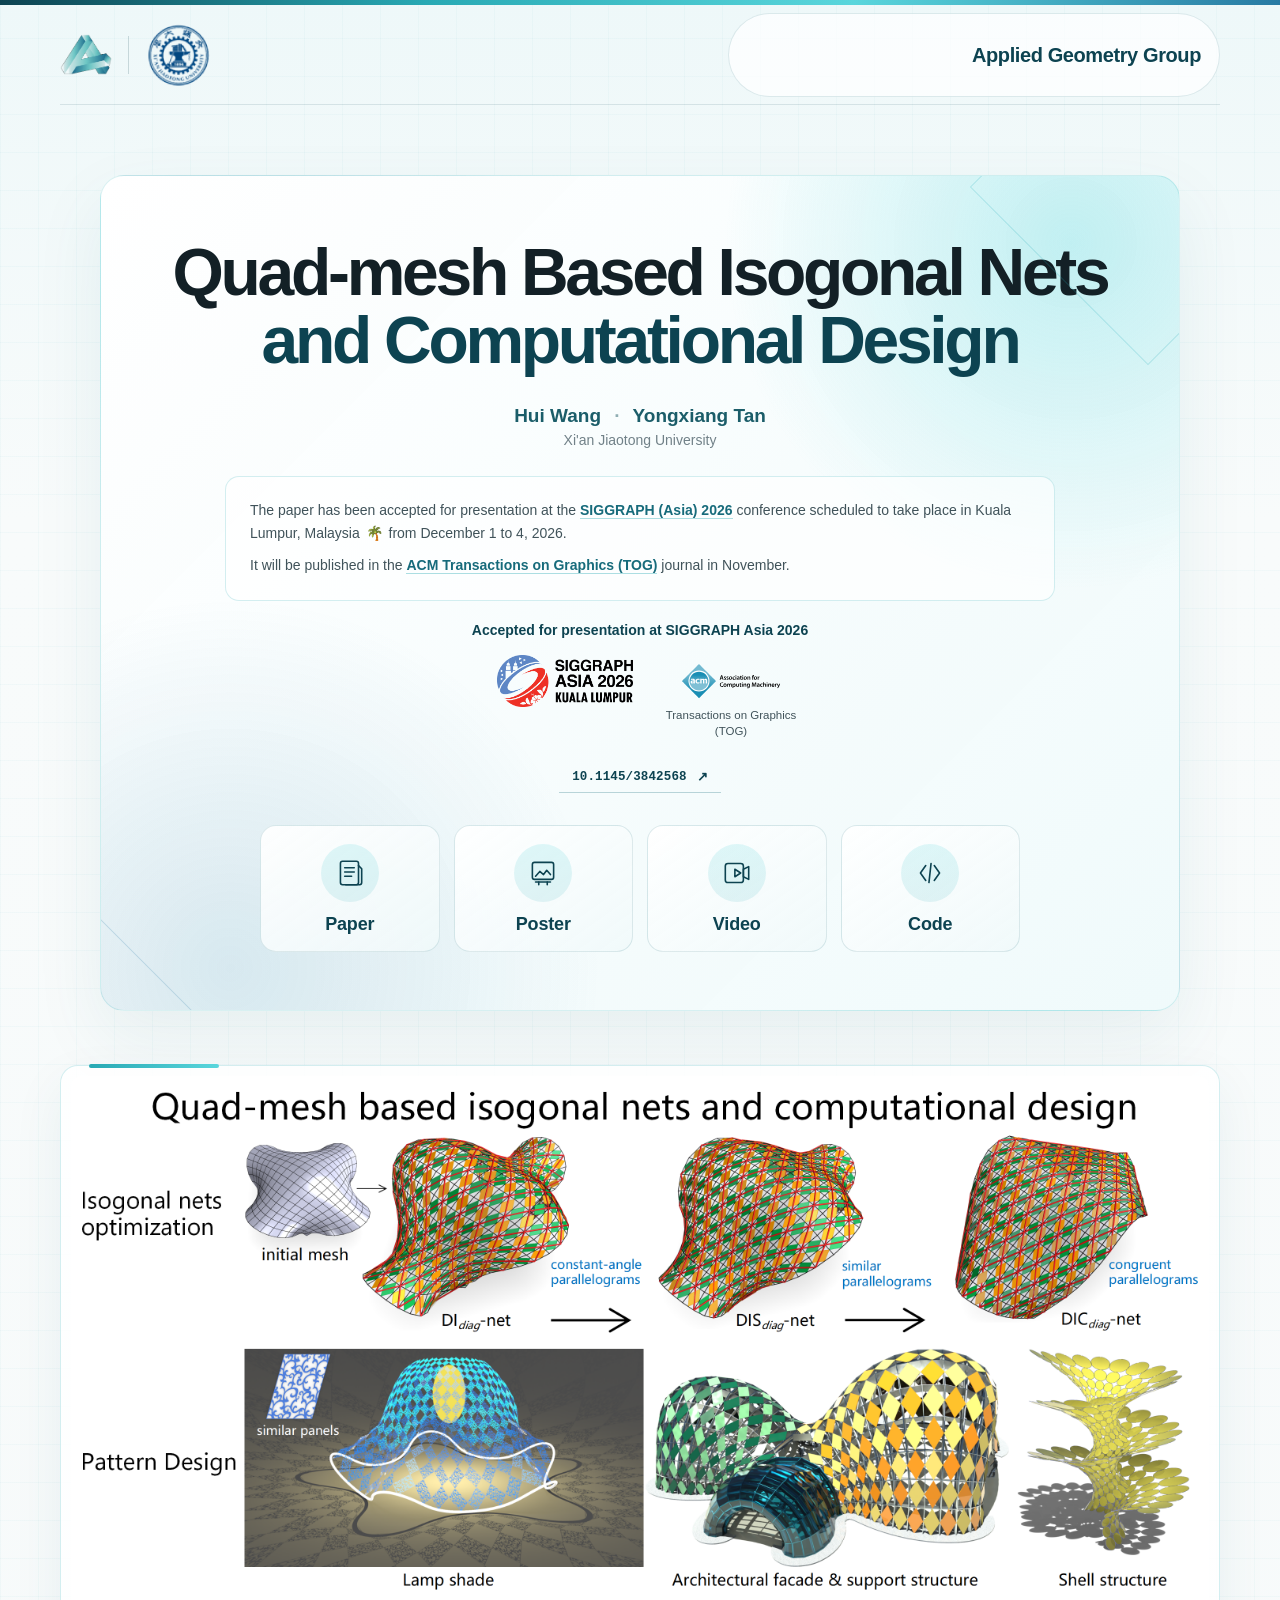
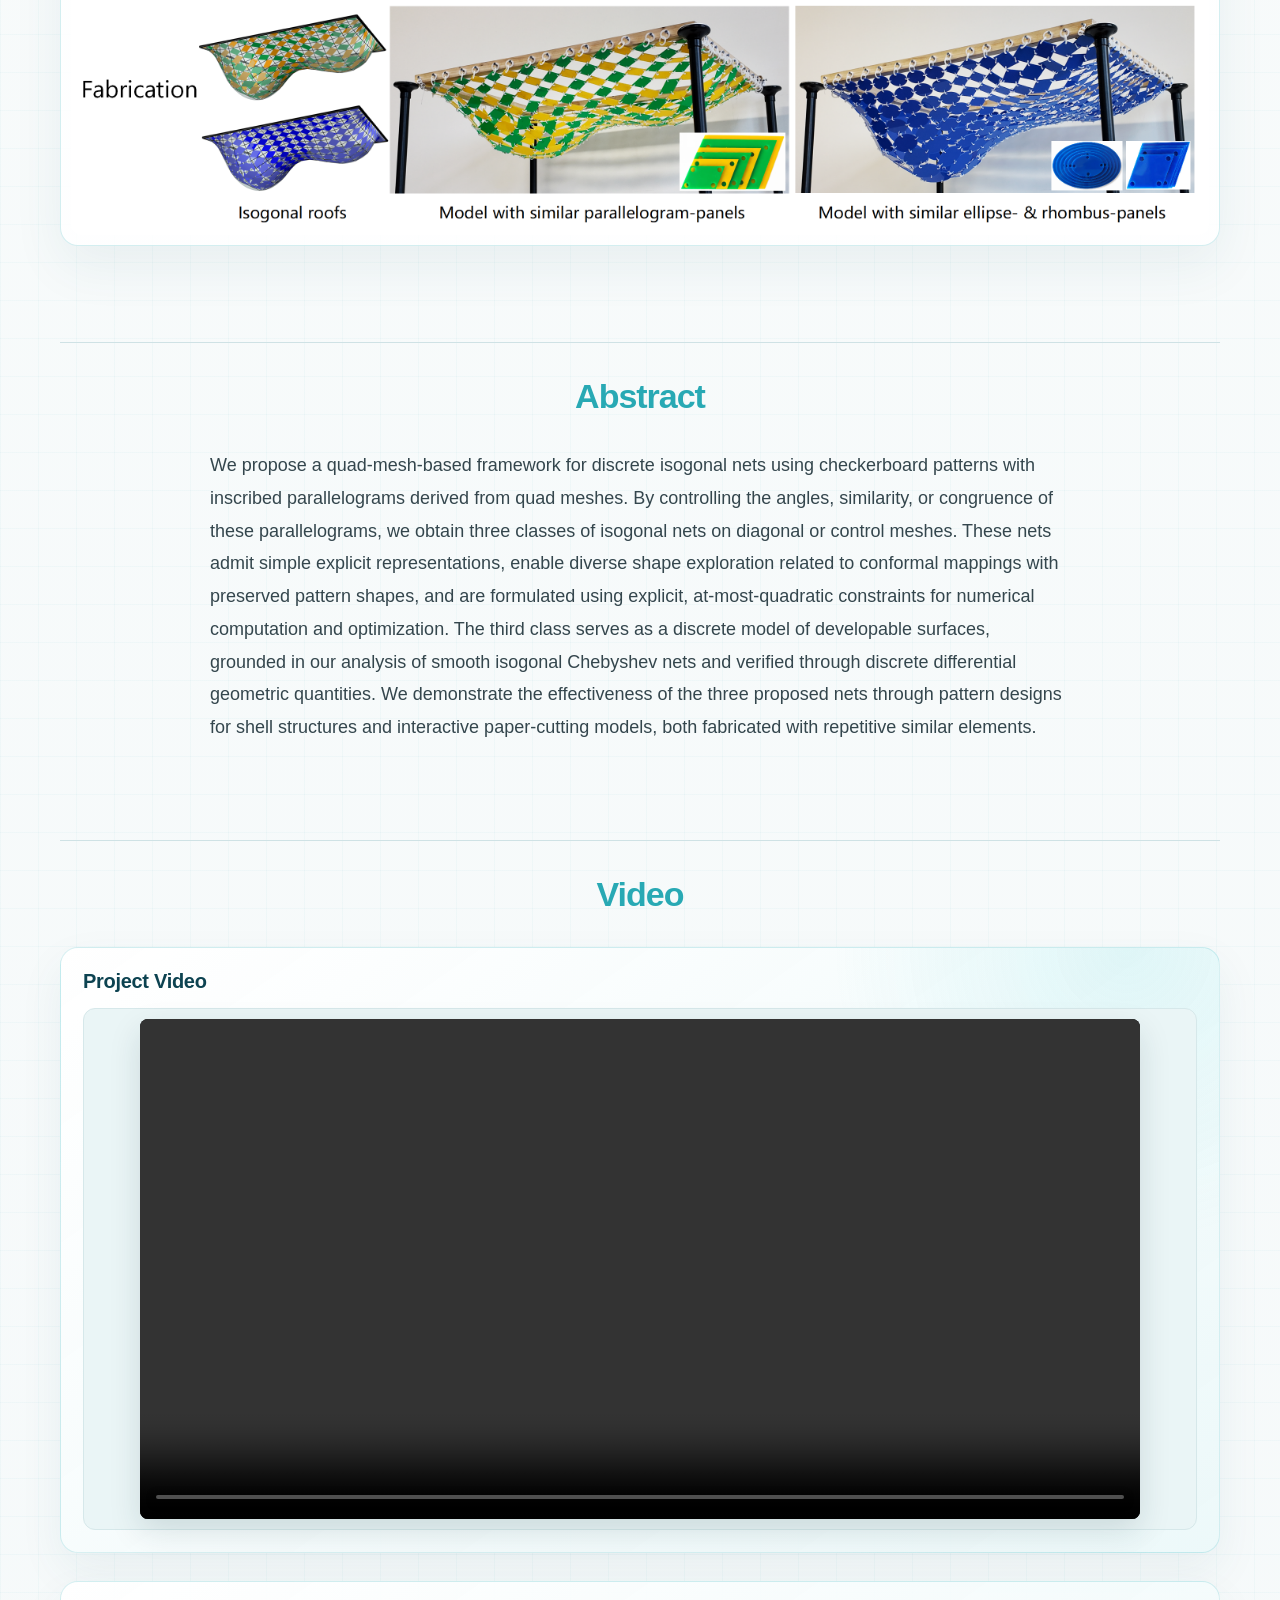
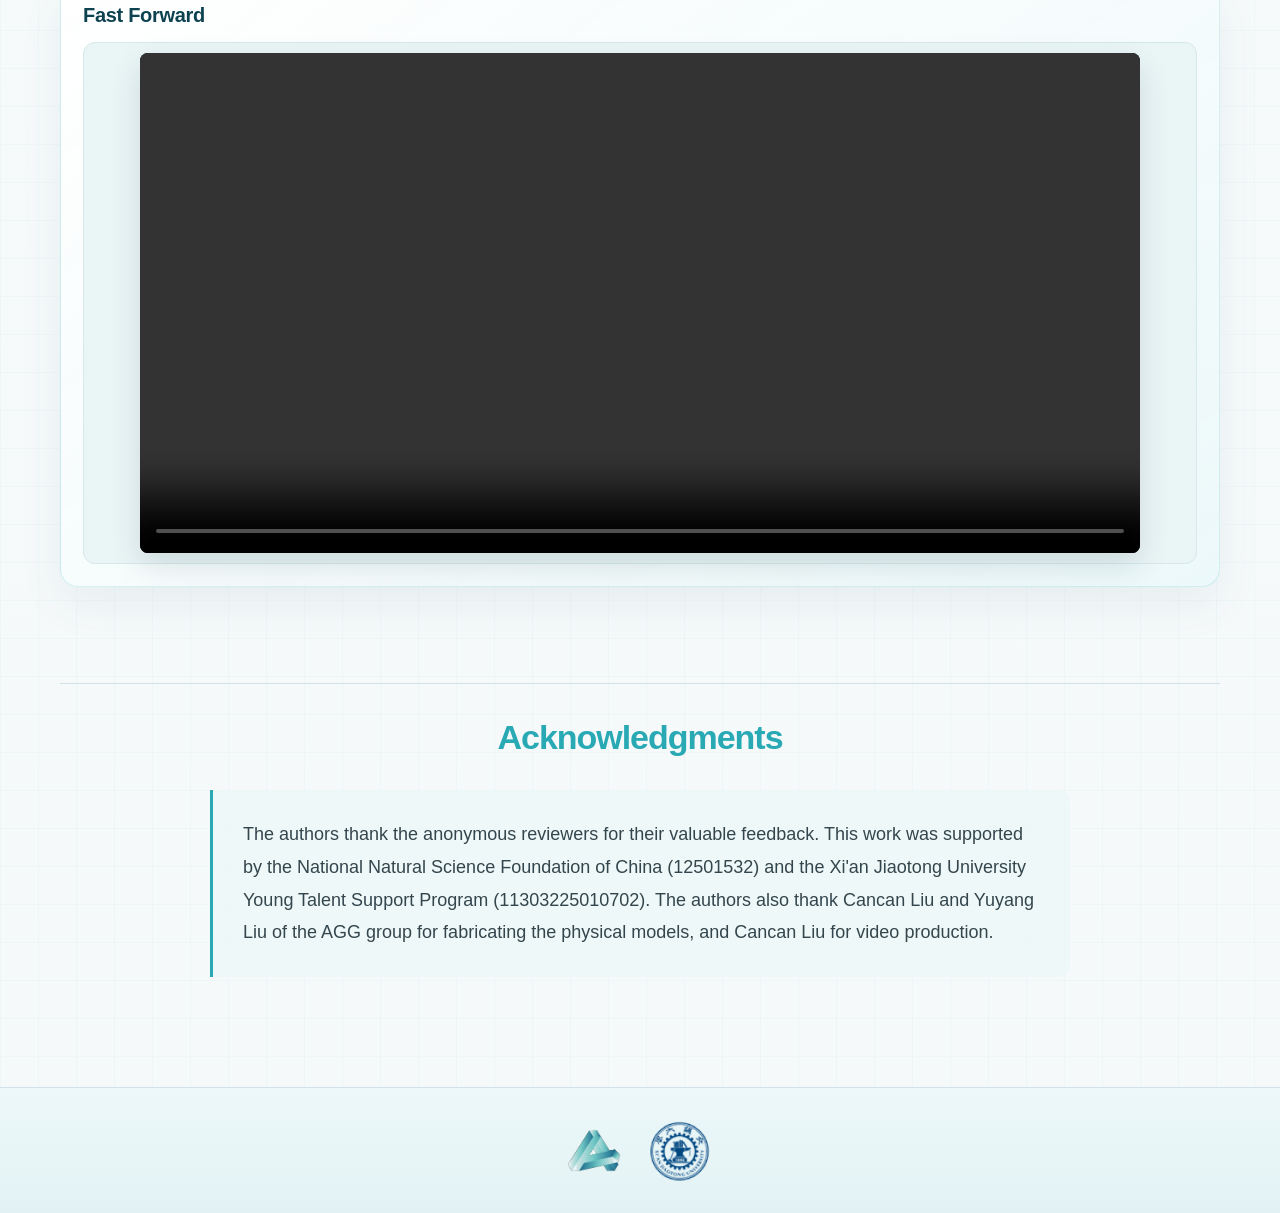
==== index.html @ 9d2c7053 "Add ACM logo beside SIGGRAPH Asia logo with TOG caption" ====
<!DOCTYPE html>
<html lang="en">
<head>
  <meta charset="UTF-8" />
  <meta name="viewport" content="width=device-width, initial-scale=1.0" />
  <meta name="description" content="Project page for Quad-mesh based isogonal nets and computational design." />
  <title>Quad-mesh Based Isogonal Nets and Computational Design</title>
  <link rel="stylesheet" href="style.css" />
</head>

<body>

  <div class="site-accent"></div>

  <nav class="topbar">
    <a class="identity" href="#top" aria-label="Back to top">
      <img class="agg-logo" src="assets/team-logo.png" alt="AGG team logo" />
      <span class="identity-divider"></span>
      <img class="xjtu-seal" src="assets/xjtu-seal.png" alt="Xi'an Jiaotong University seal" />
    </a>

    <div class="topbar-signature" aria-label="Applied Geometry Group">
      <svg class="signature-svg" viewBox="0 0 220 82" fill="none" xmlns="http://www.w3.org/2000/svg" aria-hidden="true">

        <path class="agg-letter letter-a"
          d="M18 61
             L33 21
             L48 61
             M24 45
             H42" />

        <path class="agg-letter letter-g1"
          d="M98 33
             C93 24, 83 19, 72 19
             C58 19, 48 29, 48 41
             C48 55, 59 64, 74 64
             C89 64, 99 55, 99 44
             M99 44
             H83" />

        <path class="agg-letter letter-g2"
          d="M173 33
             C168 24, 158 19, 147 19
             C133 19, 123 29, 123 41
             C123 55, 134 64, 149 64
             C164 64, 174 55, 174 44
             M174 44
             H158" />

        <path class="sig-line-accent"
          d="M12 69
             C46 74, 77 74, 110 69
             C140 64, 171 64, 204 69" />
      </svg>

      <div class="signature-copy">
        <span>Applied Geometry Group</span>
      </div>
    </div>
  </nav>

  <main id="top">

    <header class="project-header">

      <h1>
        Quad-mesh Based Isogonal Nets
        <span>and Computational Design</span>
      </h1>

      <p class="authors">Hui Wang <span>·</span> Yongxiang Tan</p>
      <p class="affiliation">Xi'an Jiaotong University</p>

      <div class="publication-note">
        <p>
          The paper has been accepted for presentation at the
          <a href="https://asia.siggraph.org/2026/" target="_blank" rel="noopener">SIGGRAPH (Asia) 2026</a>
          conference scheduled to take place in Kuala Lumpur, Malaysia
          <span class="palm-tree" aria-hidden="true">🌴</span>
          from December 1 to 4, 2026.
        </p>

        <p>
          It will be published in the
          <a href="https://dl.acm.org/journal/tog" target="_blank" rel="noopener">ACM Transactions on Graphics (TOG)</a>
          journal in November.
        </p>
      </div>

      <div class="publication-badges" aria-label="Publication details">
        <p class="venue-line">Accepted for presentation at SIGGRAPH Asia 2026</p>

        <div class="venue-logos">
          <img
            class="venue-logo venue-logo-siggraph"
            src="assets/siggraph-asia-2026-logo.svg"
            alt="SIGGRAPH Asia 2026"
            onerror="if (this.dataset.fallback) { this.hidden = true; document.getElementById('venue-logo-fallback').hidden = false; } else { this.dataset.fallback = '1'; this.src = 'assets/siggraph-asia-2026-logo.png'; }"
          />
          <span id="venue-logo-fallback" class="venue-logo-fallback" hidden>SIGGRAPH Asia 2026</span>

          <div class="venue-acm">
            <img class="venue-logo venue-logo-acm" src="assets/acm-logo.svg" alt="ACM" />
            <span class="venue-acm-caption">Transactions on Graphics (TOG)</span>
          </div>
        </div>
      </div>

      <a class="doi-link" href="https://doi.org/10.1145/3842568" target="_blank" rel="noopener">
        <span>10.1145/3842568</span>
        <span class="doi-arrow">↗</span>
      </a>

      <div class="hero-links" aria-label="Project resources">

        <a class="hero-resource" href="assets/paper.pdf" target="_blank" rel="noopener">
          <span class="resource-icon" aria-hidden="true">
            <svg viewBox="0 0 64 64">
              <rect x="14" y="10" width="34" height="44" rx="4"></rect>
              <path d="M22 22 H40 M22 30 H40 M22 38 H35"></path>
              <path d="M48 18 L54 24 L54 50 A4 4 0 0 1 50 54 H24"></path>
            </svg>
          </span>
          <span class="resource-title">Paper</span>
        </a>

        <a class="hero-resource" href="assets/poster.pdf" target="_blank" rel="noopener">
          <span class="resource-icon" aria-hidden="true">
            <svg viewBox="0 0 64 64">
              <rect x="12" y="12" width="40" height="32" rx="4"></rect>
              <path d="M18 38 L26 29 L33 35 L39 27 L46 35"></path>
              <path d="M18 49 H46"></path>
              <path d="M24 49 V54 M40 49 V54"></path>
            </svg>
          </span>
          <span class="resource-title">Poster</span>
        </a>

        <a class="hero-resource" href="#video">
          <span class="resource-icon" aria-hidden="true">
            <svg viewBox="0 0 64 64">
              <rect x="10" y="14" width="34" height="36" rx="5"></rect>
              <path d="M28 25 L28 39 L39 32 Z"></path>
              <path d="M44 25 L54 20 V44 L44 39 Z"></path>
            </svg>
          </span>
          <span class="resource-title">Video</span>
        </a>

        <a class="hero-resource" href="https://www.huiwang.me/mkdocs-archgeo/" target="_blank" rel="noopener">
          <span class="resource-icon" aria-hidden="true">
            <svg viewBox="0 0 64 64">
              <path d="M24 18 L14 32 L24 46"></path>
              <path d="M40 18 L50 32 L40 46"></path>
              <path d="M34 14 L30 50"></path>
            </svg>
          </span>
          <span class="resource-title">Code</span>
        </a>

      </div>
    </header>

    <section class="teaser-section" aria-label="Project teaser">
      <div class="teaser-frame">
        <img class="teaser-image" src="assets/teaser.png" alt="Project teaser image" />
      </div>
    </section>

    <section class="content-section" id="abstract">
      <div class="section-heading">
        <h2>Abstract</h2>
      </div>

      <div class="reading-column">
        <p>
          We propose a quad-mesh-based framework for discrete isogonal nets using
          checkerboard patterns with inscribed parallelograms derived from quad
          meshes. By controlling the angles, similarity, or congruence of these
          parallelograms, we obtain three classes of isogonal nets on diagonal or
          control meshes. These nets admit simple explicit representations, enable
          diverse shape exploration related to conformal mappings with preserved
          pattern shapes, and are formulated using explicit, at-most-quadratic
          constraints for numerical computation and optimization. The third class
          serves as a discrete model of developable surfaces, grounded in our
          analysis of smooth isogonal Chebyshev nets and verified through discrete
          differential geometric quantities. We demonstrate the effectiveness of
          the three proposed nets through pattern designs for shell structures and
          interactive paper-cutting models, both fabricated with repetitive similar
          elements.
        </p>
      </div>
    </section>

    <section class="content-section" id="video">
      <div class="section-heading">
        <h2>Video</h2>
      </div>

      <div class="video-grid">
        <article class="video-card video-card-main">
          <div class="video-card-header">
            <h3>Project Video</h3>
          </div>

          <div class="video-shell">
            <video controls preload="metadata">
              <source src="assets/video.mp4" type="video/mp4" />
              Your browser does not support the video tag.
            </video>
          </div>
        </article>

        <article class="video-card">
          <div class="video-card-header">
            <h3>Fast Forward</h3>
          </div>

          <div class="video-shell">
            <video controls preload="metadata">
              <source src="assets/fastforward.mp4" type="video/mp4" />
              Your browser does not support the video tag.
            </video>
          </div>
        </article>
      </div>
    </section>

    <section class="content-section acknowledgments" id="acknowledgments">
      <div class="section-heading">
        <h2>Acknowledgments</h2>
      </div>

      <div class="reading-column acknowledgments-copy">
        <p>
          The authors thank the anonymous reviewers for their valuable feedback.
          This work was supported by the National Natural Science Foundation of
          China (12501532) and the Xi'an Jiaotong University Young Talent Support
          Program (11303225010702). The authors also thank Cancan Liu and Yuyang
          Liu of the AGG group for fabricating the physical models, and Cancan Liu
          for video production.
        </p>
      </div>
    </section>

  </main>

  <footer>
    <div class="footer-inner">
      <div class="footer-logos" aria-label="Affiliations">
        <img class="footer-agg" src="assets/team-logo.png" alt="AGG" />
        <img class="footer-xjtu-seal" src="assets/xjtu-seal.png" alt="Xi'an Jiaotong University seal" />
      </div>
    </div>
  </footer>

</body>
</html>
---- style.css ----
/* =========================================================
   AGG academic project page v7
   ========================================================= */

:root {
  --cyan: #59d6dc;
  --teal: #28a9b4;
  --teal-dark: #176b7b;
  --teal-deep: #0d4351;
  --blue: #287aa3;
  --ink: #132026;
  --text: #34464d;
  --muted: #718188;
  --line: #cfe2e5;
  --content-width: 1160px;
  --reading-width: 860px;
}

* { box-sizing: border-box; }
html { scroll-behavior: smooth; }

body {
  margin: 0;
  color: var(--text);
  background:
    linear-gradient(rgba(40, 169, 180, 0.035) 1px, transparent 1px),
    linear-gradient(90deg, rgba(40, 169, 180, 0.035) 1px, transparent 1px),
    linear-gradient(180deg, #eef8f9 0, #f8fbfb 520px, #f5f9fa 100%);
  background-size: 38px 38px, 38px 38px, auto;
  font-family: Inter, "Helvetica Neue", Arial, "Noto Sans", sans-serif;
  -webkit-font-smoothing: antialiased;
}

a { color: inherit; text-decoration: none; }

.site-accent {
  height: 5px;
  background: linear-gradient(90deg, var(--teal-deep), var(--teal), var(--cyan), var(--blue));
}

/* ---------- top bar ---------- */

.topbar {
  width: min(calc(100% - 48px), var(--content-width));
  min-height: 100px;
  margin: 0 auto;
  display: flex;
  align-items: center;
  justify-content: space-between;
  gap: 24px;
  border-bottom: 1px solid rgba(13, 67, 81, 0.12);
}

.identity {
  display: flex;
  align-items: center;
  gap: 16px;
}

.agg-logo {
  width: 52px;
  height: 52px;
  object-fit: contain;
}

.identity-divider {
  width: 1px;
  height: 38px;
  background: rgba(13, 67, 81, 0.18);
}

.xjtu-seal {
  width: 68px;
  height: 68px;
  object-fit: contain;
}

.topbar-signature {
  min-width: 450px;
  padding: 10px 18px 10px 20px;
  display: flex;
  align-items: center;
  justify-content: flex-end;
  gap: 18px;
  border: 1px solid rgba(23, 107, 123, 0.14);
  border-radius: 999px;
  background: rgba(255,255,255,0.72);
}

.signature-svg {
  width: 205px;
  height: 62px;
  flex: 0 0 auto;
  overflow: visible;
}

.agg-letter,
.sig-line-accent {
  fill: none;
  stroke-linecap: round;
  stroke-linejoin: round;
}

.agg-letter {
  stroke: var(--teal-deep);
  stroke-width: 4.2;
}

.letter-a {
  stroke-dasharray: 110;
  stroke-dashoffset: 110;
  animation: draw-a 5s ease-in-out infinite;
}

.letter-g1 {
  stroke-dasharray: 160;
  stroke-dashoffset: 160;
  animation: draw-g1 5s ease-in-out infinite;
}

.letter-g2 {
  stroke-dasharray: 160;
  stroke-dashoffset: 160;
  animation: draw-g2 5s ease-in-out infinite;
}

.sig-line-accent {
  stroke: var(--teal);
  stroke-width: 2.2;
  opacity: 0.75;
  stroke-dasharray: 220;
  stroke-dashoffset: 220;
  animation: draw-accent 5s ease-in-out infinite;
}

@keyframes draw-a {
  0%, 8% { stroke-dashoffset: 110; opacity: 0.15; }
  18%, 80% { stroke-dashoffset: 0; opacity: 1; }
  100% { stroke-dashoffset: 0; opacity: 0.3; }
}

@keyframes draw-g1 {
  0%, 18% { stroke-dashoffset: 160; opacity: 0.15; }
  34%, 80% { stroke-dashoffset: 0; opacity: 1; }
  100% { stroke-dashoffset: 0; opacity: 0.3; }
}

@keyframes draw-g2 {
  0%, 28% { stroke-dashoffset: 160; opacity: 0.15; }
  50%, 80% { stroke-dashoffset: 0; opacity: 1; }
  100% { stroke-dashoffset: 0; opacity: 0.3; }
}

@keyframes draw-accent {
  0%, 42% { stroke-dashoffset: 220; opacity: 0.05; }
  58%, 82% { stroke-dashoffset: 0; opacity: 0.75; }
  100% { stroke-dashoffset: 0; opacity: 0.12; }
}

.signature-copy {
  display: flex;
  align-items: center;
}

.signature-copy span {
  color: var(--teal-deep);
  font-size: 20px;
  font-weight: 720;
  line-height: 1;
  letter-spacing: -0.02em;
  white-space: nowrap;
}

/* ---------- page frame ---------- */

main {
  width: min(calc(100% - 48px), var(--content-width));
  margin: 0 auto;
}

/* ---------- hero ---------- */

.project-header {
  position: relative;
  max-width: 1080px;
  margin: 70px auto 46px;
  padding: 62px 64px 58px;
  overflow: hidden;
  border: 1px solid rgba(40, 169, 180, 0.17);
  border-radius: 24px;
  background:
    radial-gradient(circle at 90% 8%, rgba(89, 214, 220, 0.34), transparent 28%),
    radial-gradient(circle at 12% 95%, rgba(40, 122, 163, 0.16), transparent 30%),
    linear-gradient(135deg, rgba(255,255,255,0.97), rgba(239,250,251,0.96));
  box-shadow: 0 28px 70px rgba(30, 101, 113, 0.08);
  text-align: center;
}

.project-header::before,
.project-header::after {
  content: "";
  position: absolute;
  pointer-events: none;
}

.project-header::before {
  width: 250px;
  height: 250px;
  right: -95px;
  top: -115px;
  border: 1px solid rgba(40, 169, 180, 0.22);
  transform: rotate(45deg);
}

.project-header::after {
  width: 180px;
  height: 180px;
  left: -100px;
  bottom: -120px;
  border: 1px solid rgba(40, 122, 163, 0.20);
  transform: rotate(45deg);
}

.project-header h1 {
  max-width: 950px;
  margin: 0 auto;
  color: var(--ink);
  font-size: clamp(42px, 5.2vw, 66px);
  font-weight: 700;
  line-height: 1.035;
  letter-spacing: -0.05em;
}

.project-header h1 span {
  display: block;
  color: var(--teal-deep);
}

.authors {
  margin: 30px 0 5px;
  color: #1b5d69;
  font-size: 19px;
  font-weight: 580;
}

.authors span {
  padding: 0 8px;
  color: #90aeb3;
}

.affiliation {
  margin: 0;
  color: var(--muted);
  font-size: 14px;
}

.publication-note {
  max-width: 830px;
  margin: 28px auto 0;
  padding: 22px 24px;
  border: 1px solid rgba(40, 169, 180, 0.20);
  border-radius: 14px;
  background: rgba(255,255,255,0.64);
  text-align: left;
}

.publication-note p {
  margin: 0;
  color: #40535a;
  font-size: 14px;
  line-height: 1.7;
}

.publication-note p + p { margin-top: 8px; }

.publication-note a {
  color: var(--teal-dark);
  font-weight: 700;
  border-bottom: 1px solid rgba(40, 169, 180, 0.38);
}

.publication-note a:hover {
  color: var(--teal-deep);
  border-bottom-color: var(--teal-deep);
}

.palm-tree { margin: 0 2px; }

.doi-link {
  width: fit-content;
  margin: 18px auto 0;
  padding: 8px 13px;
  display: inline-flex;
  align-items: center;
  gap: 10px;
  border-bottom: 1px solid rgba(23, 107, 123, 0.28);
  color: var(--teal-deep);
  font-family: "SFMono-Regular", Consolas, "Liberation Mono", monospace;
  font-size: 12.5px;
  font-weight: 600;
  letter-spacing: 0.01em;
}

.doi-link:hover {
  color: var(--teal);
  border-bottom-color: var(--teal);
}

.doi-arrow {
  font-family: Arial, sans-serif;
  font-size: 13px;
}

/* ---------- publication badges ---------- */

.publication-badges {
  max-width: 830px;
  margin: 18px auto 0;
  display: flex;
  flex-direction: column;
  align-items: center;
  gap: 14px;
  text-align: center;
}

.venue-logos {
  display: flex;
  align-items: center;
  justify-content: center;
  gap: 46px;
  /* keeps room for the ACM caption that sits under the ACM logo */
  padding-bottom: 36px;
}

.venue-logo {
  display: block;
  width: auto;
  max-width: 100%;
}

.venue-logo-siggraph { height: 52px; }

.venue-acm {
  position: relative;
  display: flex;
  align-items: center;
}

.venue-logo-acm { height: 40px; }

.venue-acm-caption {
  position: absolute;
  top: calc(100% + 7px);
  left: 50%;
  transform: translateX(-50%);
  width: 160px;
  color: #40535a;
  font-size: 11.5px;
  font-weight: 520;
  line-height: 1.35;
}

.venue-logo-fallback {
  color: var(--teal-deep);
  font-size: 15px;
  font-weight: 720;
  letter-spacing: 0.06em;
  text-transform: uppercase;
}

.venue-line {
  margin: 0;
  color: var(--teal-deep);
  font-size: 14px;
  font-weight: 600;
  line-height: 1.6;
}

/* ---------- icon resource cards ---------- */

.hero-links {
  max-width: 760px;
  margin: 32px auto 0;
  display: grid;
  grid-template-columns: repeat(4, 1fr);
  gap: 14px;
}

.hero-resource {
  min-height: 124px;
  padding: 18px 18px 16px;
  display: flex;
  flex-direction: column;
  align-items: center;
  justify-content: center;
  gap: 12px;
  border: 1px solid rgba(23, 107, 123, 0.14);
  border-radius: 16px;
  background: linear-gradient(145deg, rgba(255,255,255,0.92), rgba(240,249,250,0.86));
  transition:
    transform 160ms ease,
    border-color 160ms ease,
    box-shadow 160ms ease,
    background 160ms ease;
}

.hero-resource:hover {
  transform: translateY(-4px);
  border-color: rgba(40,169,180,0.45);
  background: white;
  box-shadow: 0 12px 26px rgba(27, 100, 112, 0.10);
}

.resource-icon {
  width: 58px;
  height: 58px;
  display: grid;
  place-items: center;
  border-radius: 50%;
  background: linear-gradient(180deg, rgba(89,214,220,0.18), rgba(40,169,180,0.12));
  transition: transform 180ms ease, background 180ms ease;
}

.hero-resource:hover .resource-icon {
  transform: scale(1.06);
  background: linear-gradient(180deg, rgba(89,214,220,0.25), rgba(40,169,180,0.18));
}

.resource-icon svg {
  width: 34px;
  height: 34px;
  fill: none;
  stroke: var(--teal-deep);
  stroke-width: 3;
  stroke-linecap: round;
  stroke-linejoin: round;
}

.resource-title {
  color: var(--teal-deep);
  font-size: 18px;
  font-weight: 720;
  letter-spacing: -0.01em;
}

.resource-kicker { display: none; }

/* ---------- teaser ---------- */

.teaser-section {
  margin: 54px 0 0;
}

.teaser-frame {
  position: relative;
  padding: 10px;
  border: 1px solid rgba(40, 169, 180, 0.20);
  border-radius: 18px;
  background: rgba(255,255,255,0.82);
  box-shadow: 0 20px 52px rgba(24, 89, 99, 0.07);
}

.teaser-frame::before {
  content: "";
  position: absolute;
  left: 28px;
  top: -2px;
  width: 130px;
  height: 4px;
  border-radius: 999px;
  background: linear-gradient(90deg, var(--teal), var(--cyan));
}

.teaser-image {
  width: 100%;
  max-height: 760px;
  display: block;
  object-fit: contain;
  border-radius: 11px;
  background: white;
}

/* ---------- section titles ---------- */

.content-section {
  margin-top: 96px;
  padding-top: 34px;
  border-top: 1px solid var(--line);
}

.section-heading {
  margin-bottom: 34px;
  display: flex;
  justify-content: center;
}

.section-heading h2 {
  margin: 0;
  color: var(--teal);
  font-size: 34px;
  font-weight: 700;
  line-height: 1.12;
  letter-spacing: -0.03em;
}

.reading-column {
  max-width: var(--reading-width);
  margin: 0 auto;
}

.reading-column p {
  margin: 0;
  color: var(--text);
  font-size: 18px;
  line-height: 1.82;
}

/* ---------- videos ---------- */

.video-grid {
  display: grid;
  grid-template-columns: 1fr;
  gap: 28px;
}

.video-card {
  padding: 22px;
  border: 1px solid rgba(40, 169, 180, 0.18);
  border-radius: 18px;
  background: linear-gradient(145deg, rgba(255,255,255,0.95), rgba(235,248,249,0.90));
  box-shadow: 0 18px 46px rgba(28, 96, 106, 0.065);
}

.video-card-main {
  background:
    radial-gradient(circle at 92% 0%, rgba(89,214,220,0.14), transparent 24%),
    linear-gradient(145deg, rgba(255,255,255,0.97), rgba(235,248,249,0.92));
}

.video-card-header { margin-bottom: 15px; }

.video-card h3 {
  margin: 0;
  color: var(--teal-deep);
  font-size: 20px;
  font-weight: 700;
  letter-spacing: -0.015em;
}

.video-shell {
  padding: 10px;
  border: 1px solid #d6e8ea;
  border-radius: 12px;
  background: #eaf5f6;
}

.video-shell video {
  width: min(100%, 1000px);
  height: auto;
  display: block;
  margin: 0 auto;
  border-radius: 8px;
  background: #000;
  box-shadow: 0 12px 32px rgba(8, 49, 56, 0.13);
}

/* ---------- acknowledgments ---------- */

.acknowledgments-copy {
  padding: 28px 30px;
  border-left: 3px solid var(--teal);
  border-radius: 0 12px 12px 0;
  background: rgba(238,248,249,0.72);
}

/* ---------- footer ---------- */

footer {
  margin-top: 110px;
  border-top: 1px solid var(--line);
  background: linear-gradient(180deg, rgba(236,248,249,0.95), rgba(226,242,244,0.96));
}

.footer-inner {
  width: min(calc(100% - 48px), var(--content-width));
  min-height: 125px;
  margin: 0 auto;
  display: flex;
  align-items: center;
  justify-content: center;
}

.footer-logos {
  display: flex;
  align-items: center;
  gap: 26px;
}

.footer-agg {
  width: 54px;
  height: 54px;
  object-fit: contain;
}

.footer-xjtu-seal {
  width: 66px;
  height: 66px;
  object-fit: contain;
}

/* ---------- responsive ---------- */

@media (max-width: 920px) {
  .topbar-signature {
    min-width: 360px;
    gap: 12px;
  }
  .signature-svg {
    width: 160px;
  }
  .signature-copy span {
    font-size: 17px;
  }
  .hero-links {
    grid-template-columns: repeat(2, 1fr);
  }
  .project-header {
    padding: 50px 28px 46px;
  }
}

@media (max-width: 720px) {
  .topbar, main, .footer-inner {
    width: min(calc(100% - 28px), var(--content-width));
  }

  .topbar {
    min-height: 86px;
    justify-content: center;
  }

  .topbar-signature {
    display: none;
  }

  .agg-logo {
    width: 42px;
    height: 42px;
  }

  .xjtu-seal {
    width: 56px;
    height: 56px;
  }

  .project-header {
    margin-top: 42px;
    padding: 42px 20px 40px;
    border-radius: 18px;
  }

  .project-header h1 { font-size: 40px; }
  .authors { font-size: 17px; }
  .publication-note { padding: 18px; }
  .publication-note p { font-size: 13px; }

  .publication-badges {
    margin-top: 16px;
    gap: 12px;
  }

  .venue-logos {
    gap: 26px;
    padding-bottom: 32px;
  }

  .venue-logo-siggraph { height: 46px; }
  .venue-logo-acm { height: 35px; }

  .venue-acm-caption {
    width: 136px;
    font-size: 10.5px;
  }

  .venue-logo-fallback { font-size: 13.5px; }
  .venue-line { font-size: 13px; }

  .hero-links {
    grid-template-columns: 1fr 1fr;
    gap: 10px;
  }

  .hero-resource {
    min-height: 110px;
    padding: 14px;
  }

  .resource-icon {
    width: 52px;
    height: 52px;
  }

  .resource-icon svg {
    width: 30px;
    height: 30px;
  }

  .resource-title { font-size: 17px; }
  .content-section { margin-top: 72px; }
  .section-heading h2 { font-size: 29px; }

  .reading-column p {
    font-size: 16.5px;
    line-height: 1.75;
  }

  .video-card {
    padding: 12px;
    border-radius: 14px;
  }

  .video-shell { padding: 5px; }
  .acknowledgments-copy { padding: 22px 20px; }

  .footer-inner { min-height: 110px; }
  .footer-logos { gap: 16px; }
  .footer-agg { width: 46px; height: 46px; }
  .footer-xjtu-seal { width: 56px; height: 56px; }
}
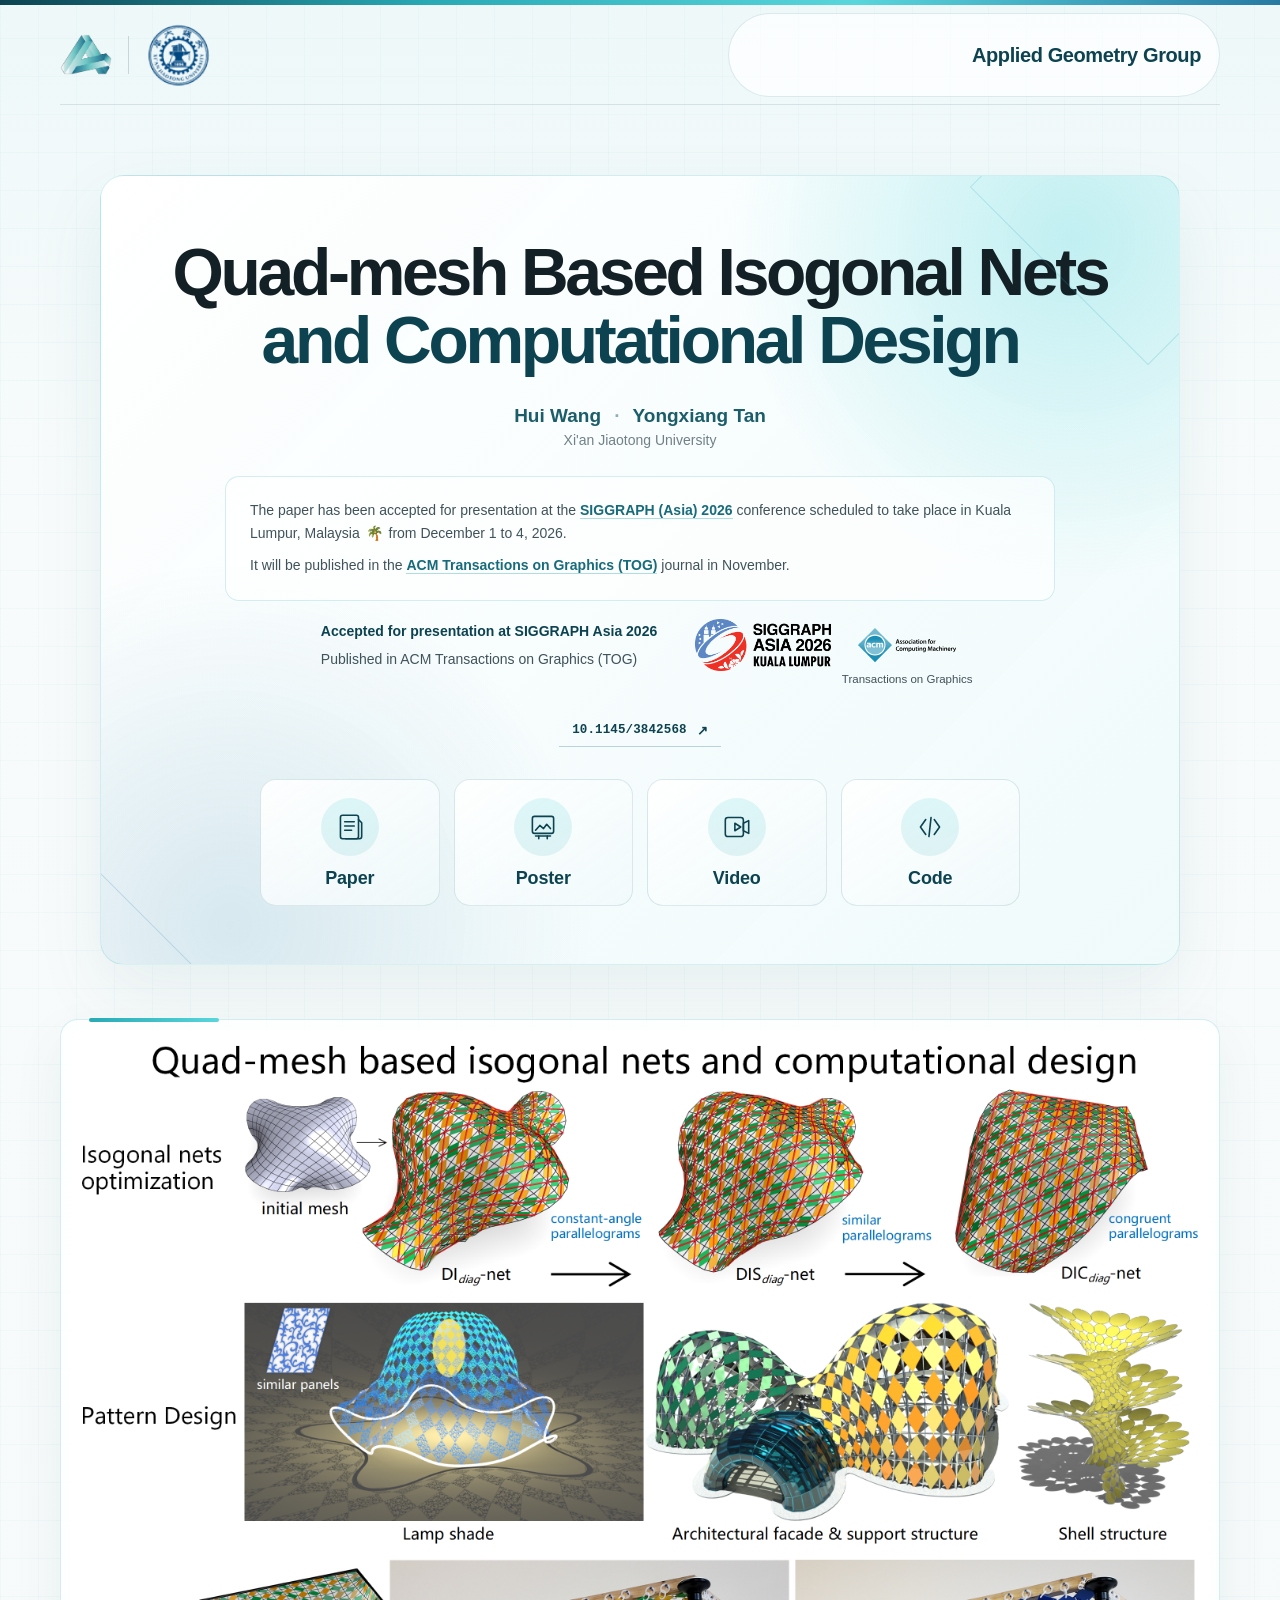
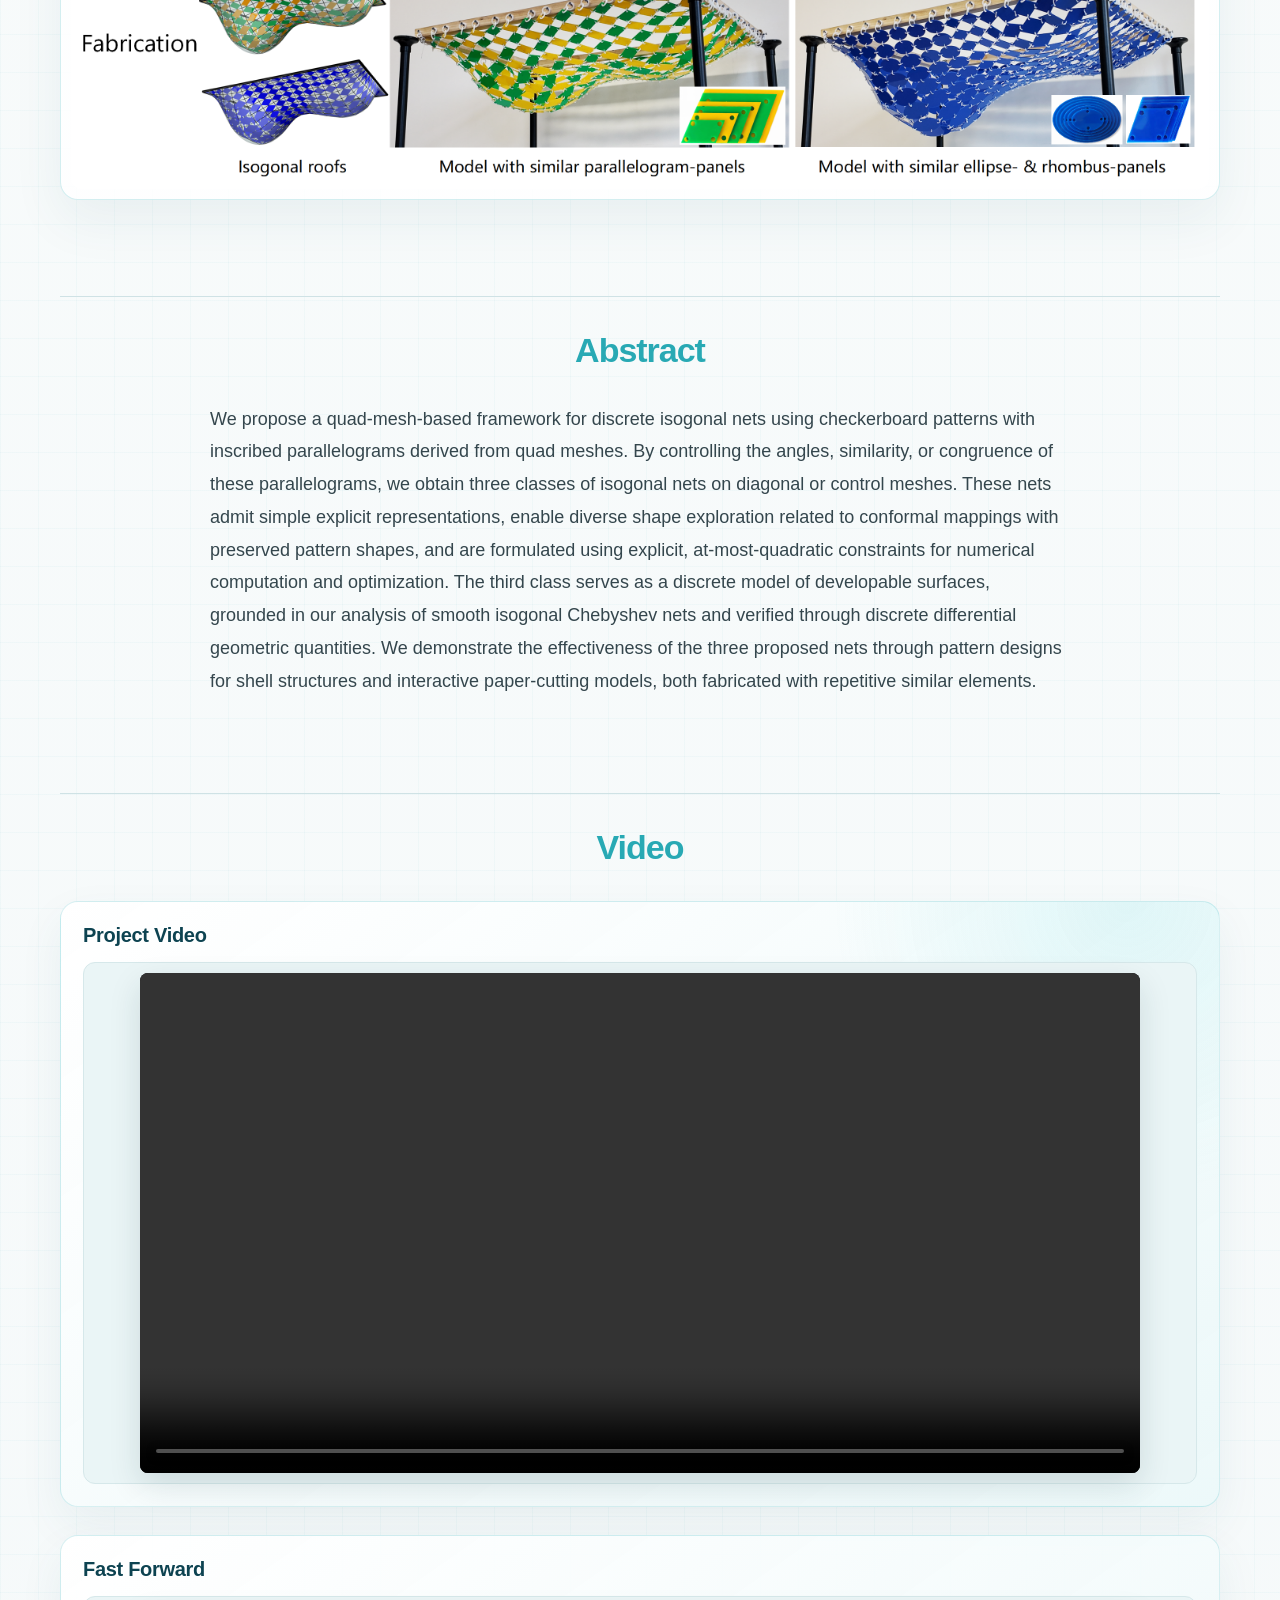
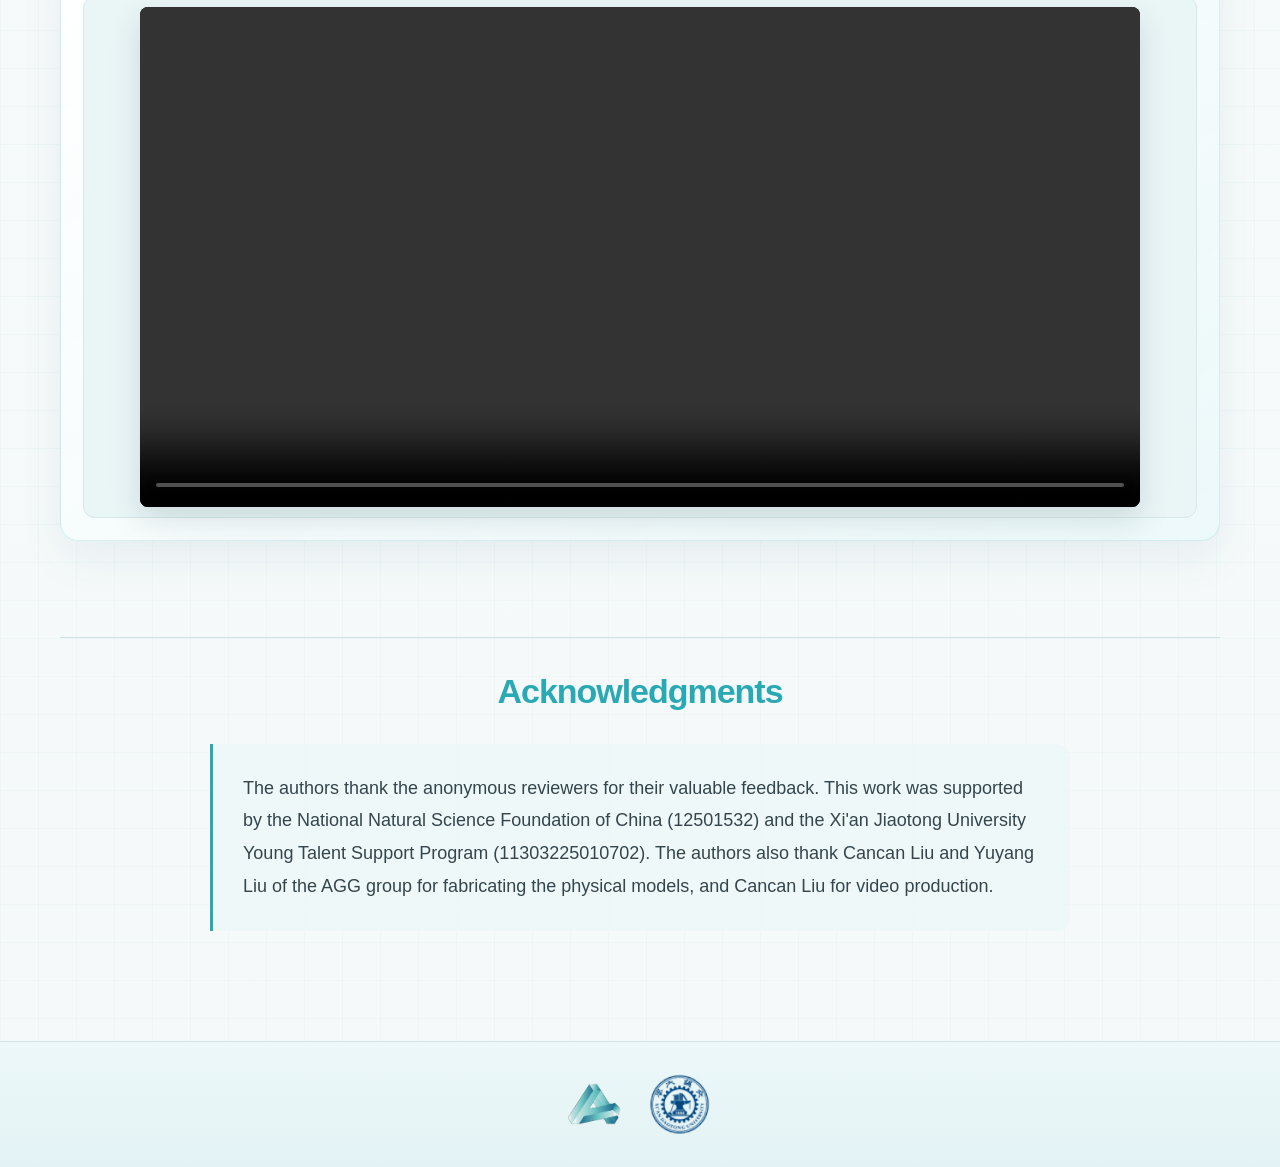
==== commit ca910da9: "Restore publication lines with logos on the right" ====
--- a/index.html
+++ b/index.html
@@ -88,7 +88,10 @@
       </div>
 
       <div class="publication-badges" aria-label="Publication details">
-        <p class="venue-line">Accepted for presentation at SIGGRAPH Asia 2026</p>
+        <div class="venue-lines">
+          <p class="venue-line">Accepted for presentation at SIGGRAPH Asia 2026</p>
+          <p class="venue-line venue-line-secondary">Published in ACM Transactions on Graphics (TOG)</p>
+        </div>
 
         <div class="venue-logos">
           <img
@@ -101,7 +104,7 @@
 
           <div class="venue-acm">
             <img class="venue-logo venue-logo-acm" src="assets/acm-logo.svg" alt="ACM" />
-            <span class="venue-acm-caption">Transactions on Graphics (TOG)</span>
+            <span class="venue-acm-caption">Transactions on Graphics</span>
           </div>
         </div>
       </div>
--- a/style.css
+++ b/style.css
@@ -315,21 +315,27 @@
 
 .publication-badges {
   max-width: 830px;
-  margin: 18px auto 0;
+  /* the bottom margin keeps the ACM caption clear of the DOI link below */
+  margin: 18px auto 26px;
+  display: flex;
+  flex-wrap: wrap;
+  align-items: center;
+  justify-content: center;
+  gap: 16px 38px;
+}
+
+.venue-lines {
   display: flex;
   flex-direction: column;
-  align-items: center;
-  gap: 14px;
-  text-align: center;
+  gap: 6px;
+  text-align: left;
 }
 
 .venue-logos {
   display: flex;
   align-items: center;
   justify-content: center;
-  gap: 46px;
-  /* keeps room for the ACM caption that sits under the ACM logo */
-  padding-bottom: 36px;
+  gap: 24px;
 }
 
 .venue-logo {
@@ -353,7 +359,7 @@
   top: calc(100% + 7px);
   left: 50%;
   transform: translateX(-50%);
-  width: 160px;
+  width: 170px;
   color: #40535a;
   font-size: 11.5px;
   font-weight: 520;
@@ -374,6 +380,11 @@
   font-size: 14px;
   font-weight: 600;
   line-height: 1.6;
+}
+
+.venue-line-secondary {
+  color: #40535a;
+  font-weight: 520;
 }
 
 /* ---------- icon resource cards ---------- */
@@ -665,20 +676,21 @@
   .publication-note p { font-size: 13px; }
 
   .publication-badges {
-    margin-top: 16px;
-    gap: 12px;
-  }
+    margin: 16px auto 24px;
+    gap: 12px 20px;
+  }
+
+  .venue-lines { gap: 4px; }
 
   .venue-logos {
-    gap: 26px;
-    padding-bottom: 32px;
+    gap: 18px;
   }
 
   .venue-logo-siggraph { height: 46px; }
   .venue-logo-acm { height: 35px; }
 
   .venue-acm-caption {
-    width: 136px;
+    width: 140px;
     font-size: 10.5px;
   }
 
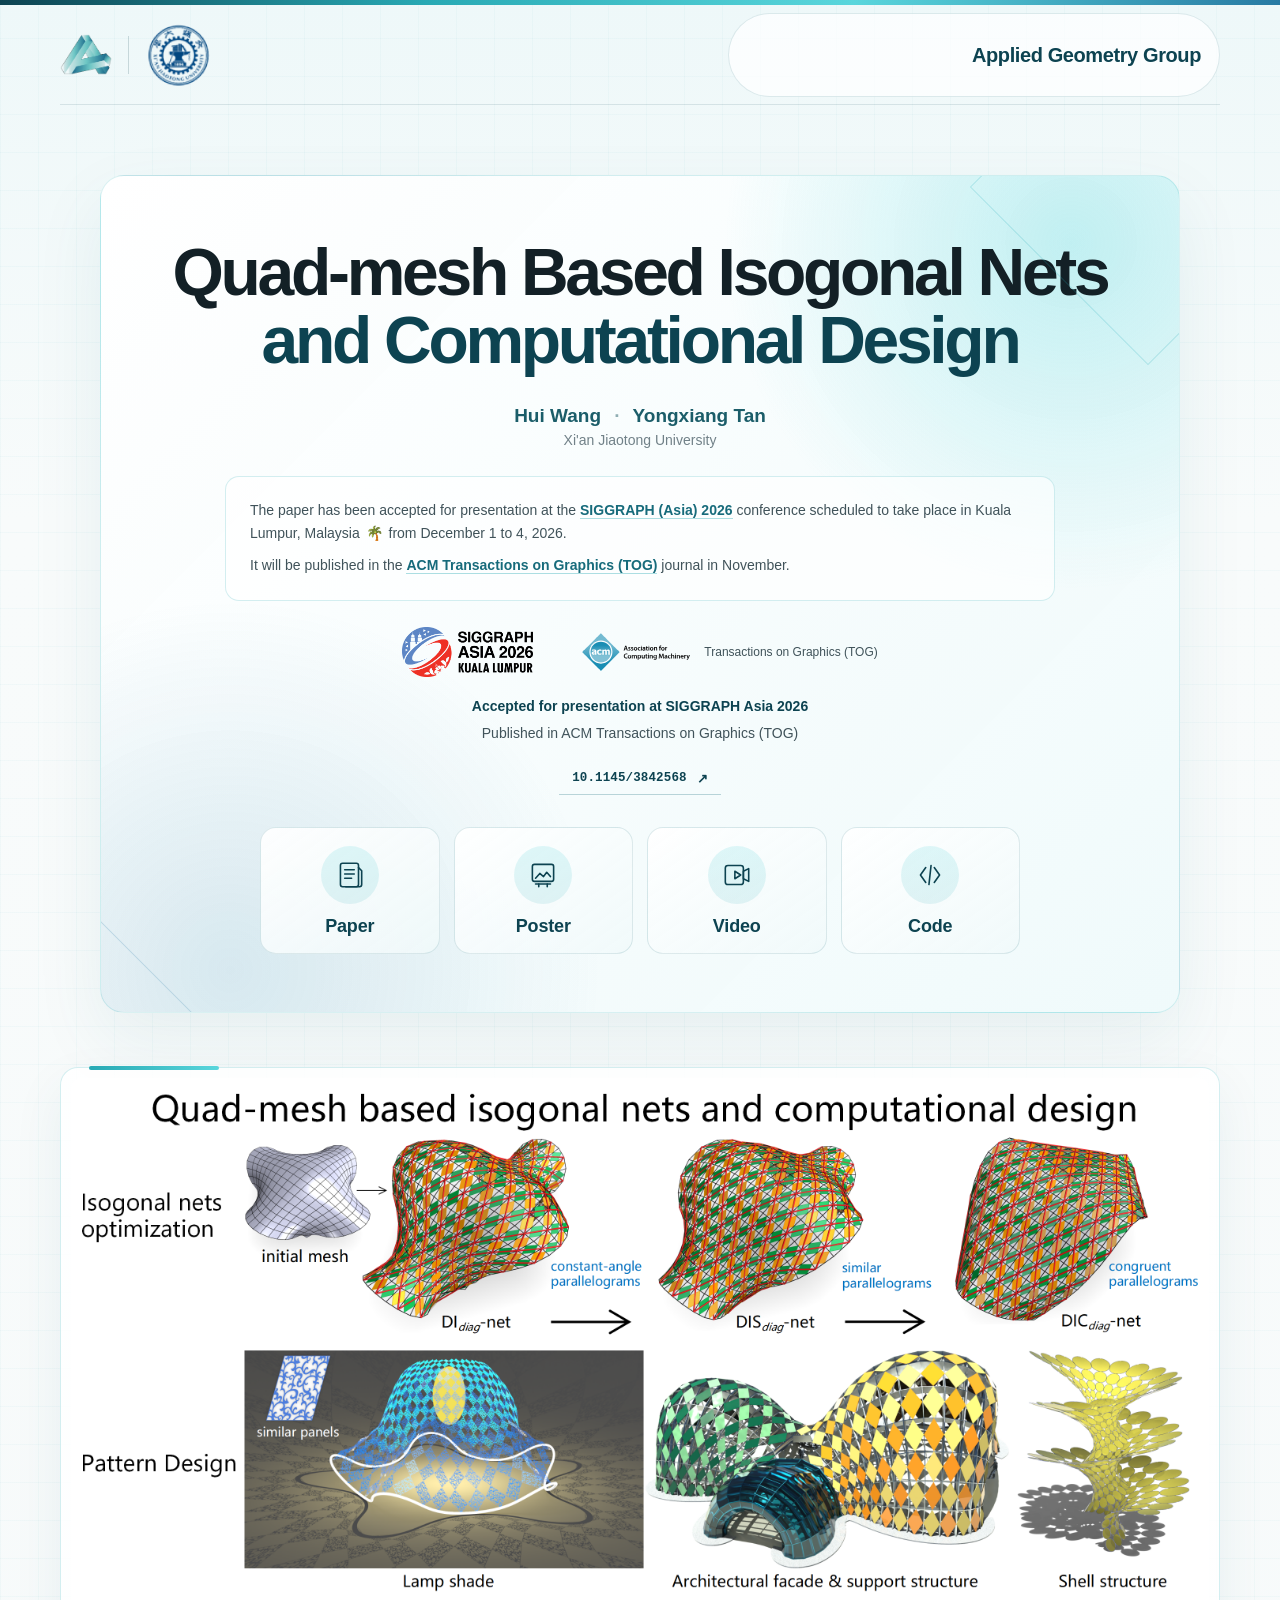
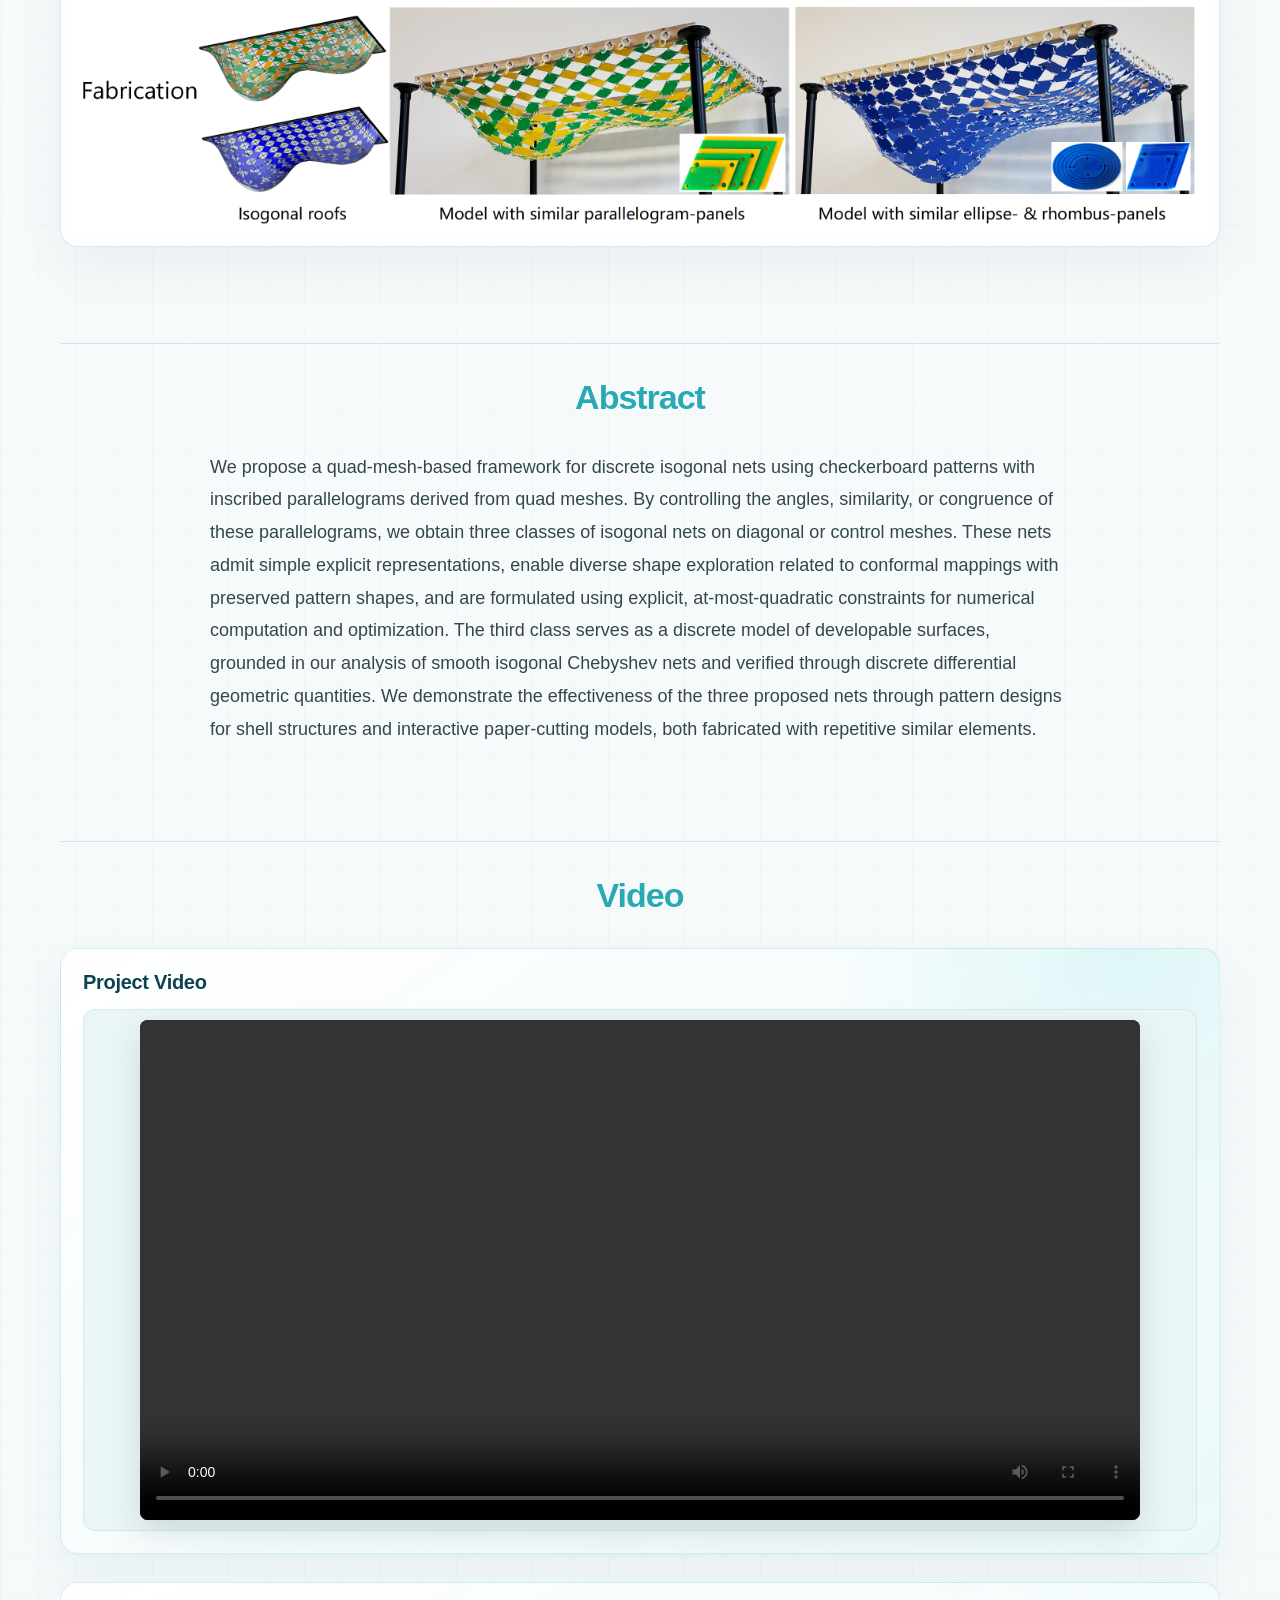
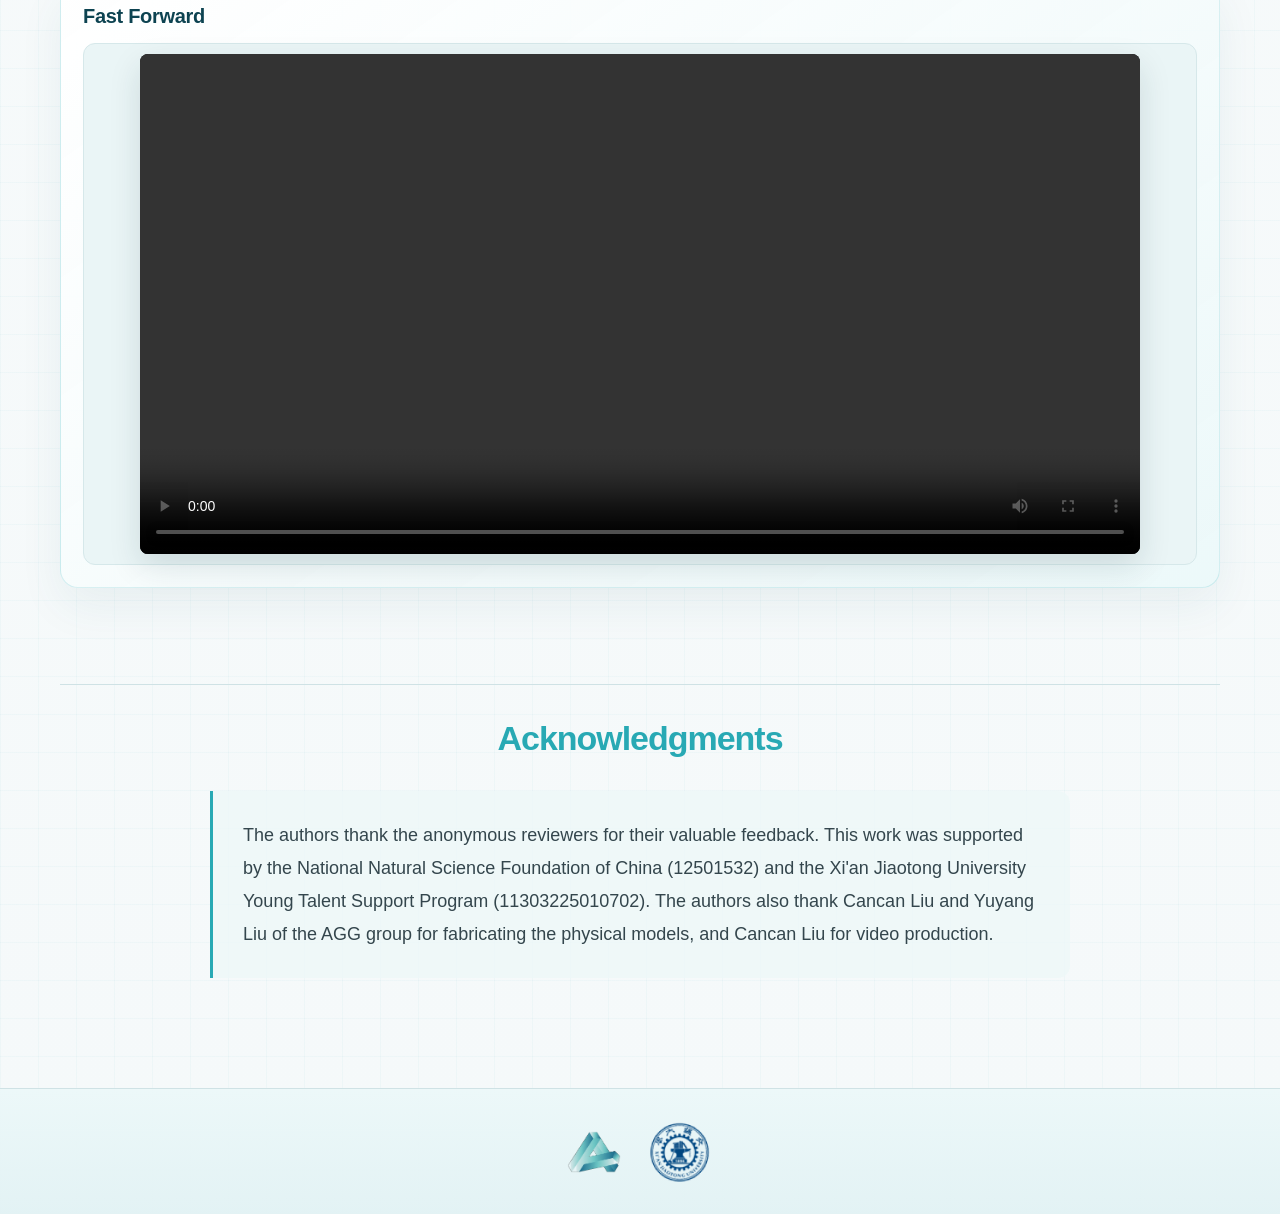
==== commit a6c87307: "Redesign publication section: centered logo row above publication text" ====
--- a/index.html
+++ b/index.html
@@ -88,11 +88,6 @@
       </div>
 
       <div class="publication-badges" aria-label="Publication details">
-        <div class="venue-lines">
-          <p class="venue-line">Accepted for presentation at SIGGRAPH Asia 2026</p>
-          <p class="venue-line venue-line-secondary">Published in ACM Transactions on Graphics (TOG)</p>
-        </div>
-
         <div class="venue-logos">
           <img
             class="venue-logo venue-logo-siggraph"
@@ -104,8 +99,13 @@
 
           <div class="venue-acm">
             <img class="venue-logo venue-logo-acm" src="assets/acm-logo.svg" alt="ACM" />
-            <span class="venue-acm-caption">Transactions on Graphics</span>
-          </div>
+            <span class="venue-acm-caption">Transactions on Graphics (TOG)</span>
+          </div>
+        </div>
+
+        <div class="venue-lines">
+          <p class="venue-line">Accepted for presentation at SIGGRAPH Asia 2026</p>
+          <p class="venue-line venue-line-secondary">Published in ACM Transactions on Graphics (TOG)</p>
         </div>
       </div>
 
--- a/style.css
+++ b/style.css
@@ -315,55 +315,55 @@
 
 .publication-badges {
   max-width: 830px;
-  /* the bottom margin keeps the ACM caption clear of the DOI link below */
-  margin: 18px auto 26px;
+  margin: 26px auto 0;
+  display: flex;
+  flex-direction: column;
+  align-items: center;
+  gap: 18px;
+}
+
+.venue-lines {
+  display: flex;
+  flex-direction: column;
+  align-items: center;
+  gap: 5px;
+  text-align: center;
+}
+
+.venue-logos {
   display: flex;
   flex-wrap: wrap;
   align-items: center;
   justify-content: center;
-  gap: 16px 38px;
-}
-
-.venue-lines {
-  display: flex;
-  flex-direction: column;
-  gap: 6px;
-  text-align: left;
-}
-
-.venue-logos {
-  display: flex;
-  align-items: center;
-  justify-content: center;
-  gap: 24px;
+  gap: 46px;
 }
 
 .venue-logo {
   display: block;
+}
+
+.venue-logo-siggraph {
+  height: 50px;
   width: auto;
-  max-width: 100%;
-}
-
-.venue-logo-siggraph { height: 52px; }
+}
 
 .venue-acm {
-  position: relative;
-  display: flex;
-  align-items: center;
-}
-
-.venue-logo-acm { height: 40px; }
+  display: flex;
+  align-items: center;
+  gap: 11px;
+}
+
+.venue-logo-acm {
+  height: 44px;
+  width: auto;
+}
 
 .venue-acm-caption {
-  position: absolute;
-  top: calc(100% + 7px);
-  left: 50%;
-  transform: translateX(-50%);
-  width: 170px;
   color: #40535a;
-  font-size: 11.5px;
+  font-size: 12px;
   font-weight: 520;
   line-height: 1.35;
+  white-space: nowrap;
 }
 
 .venue-logo-fallback {
@@ -676,21 +676,28 @@
   .publication-note p { font-size: 13px; }
 
   .publication-badges {
-    margin: 16px auto 24px;
-    gap: 12px 20px;
-  }
-
-  .venue-lines { gap: 4px; }
+    margin: 20px auto 0;
+    gap: 14px;
+  }
+
+  .venue-lines { gap: 3px; }
 
   .venue-logos {
-    gap: 18px;
-  }
-
-  .venue-logo-siggraph { height: 46px; }
-  .venue-logo-acm { height: 35px; }
+    gap: 20px;
+  }
+
+  .venue-logo-siggraph { height: 42px; }
+
+  /* on narrow screens the caption drops under the ACM logo to keep the row compact */
+  .venue-acm {
+    flex-direction: column;
+    gap: 6px;
+  }
+
+  .venue-logo-acm { height: 36px; }
 
   .venue-acm-caption {
-    width: 140px;
+    white-space: normal;
     font-size: 10.5px;
   }
 
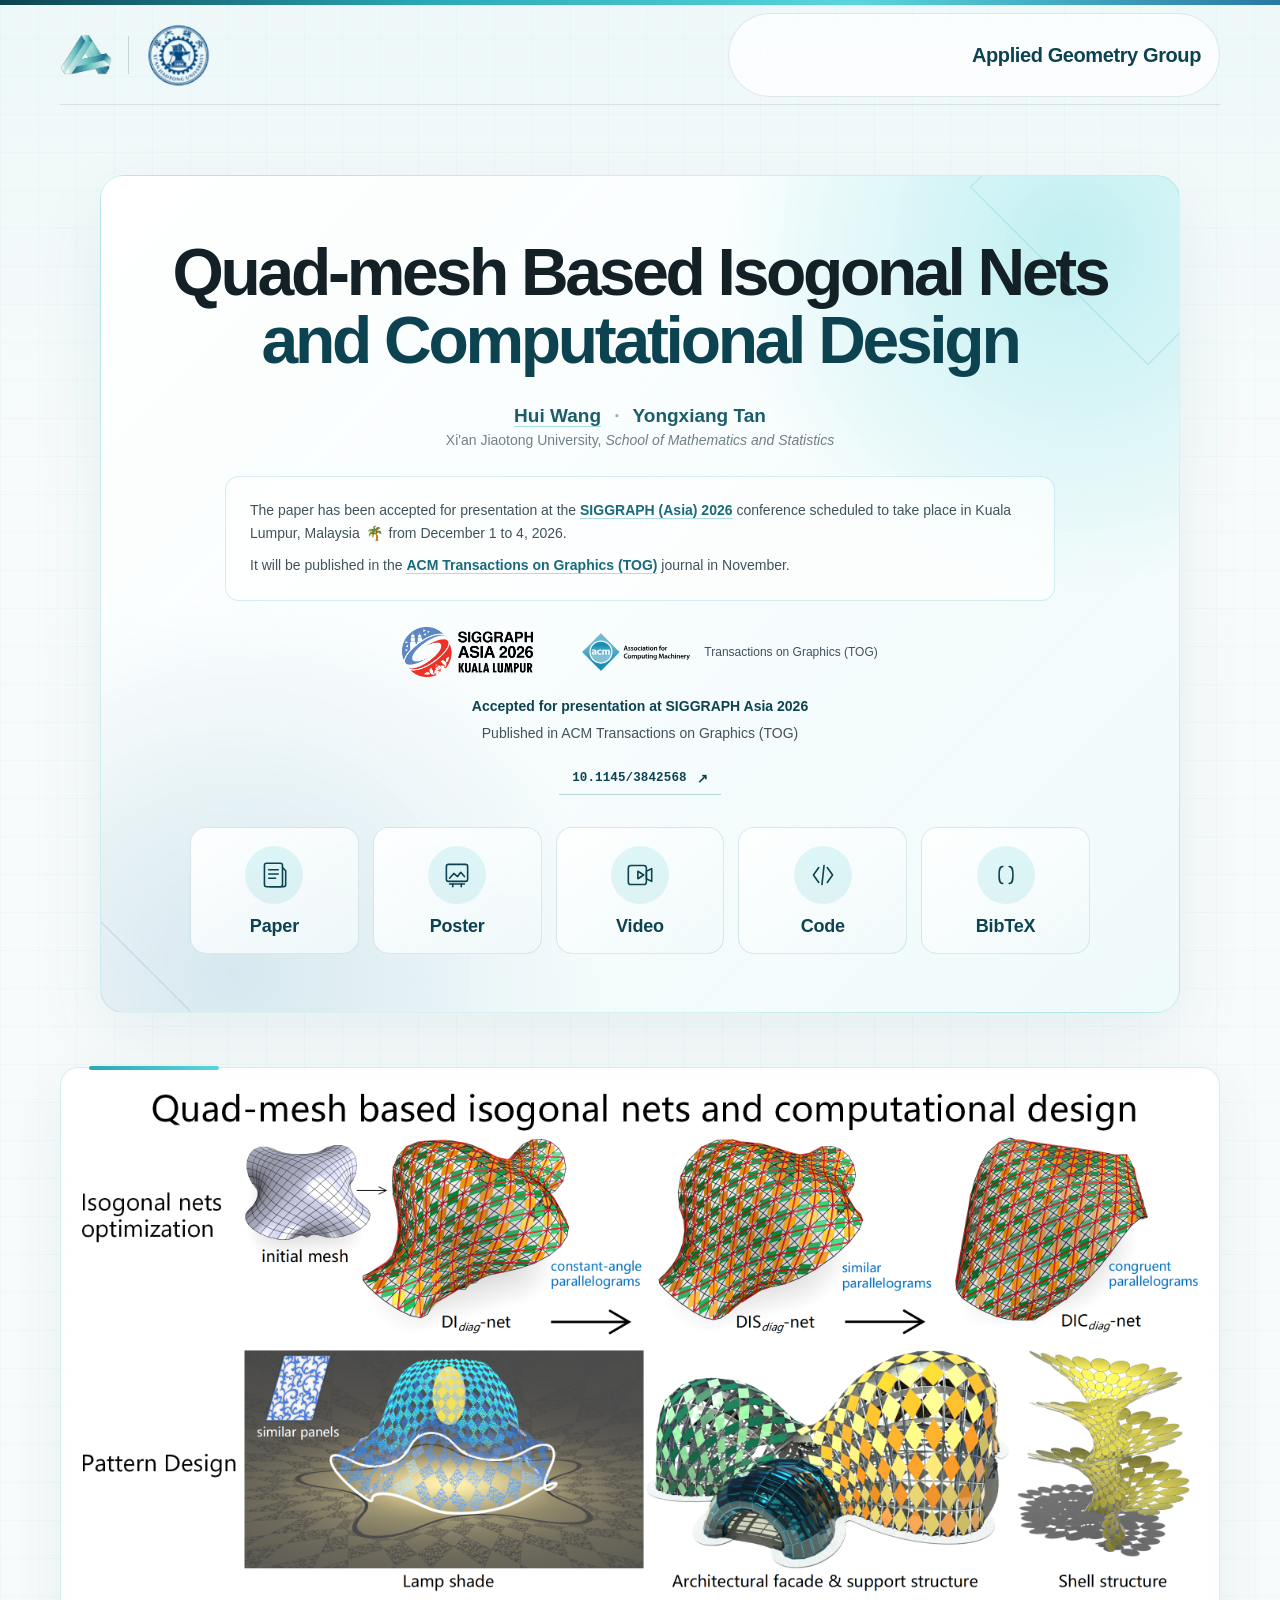
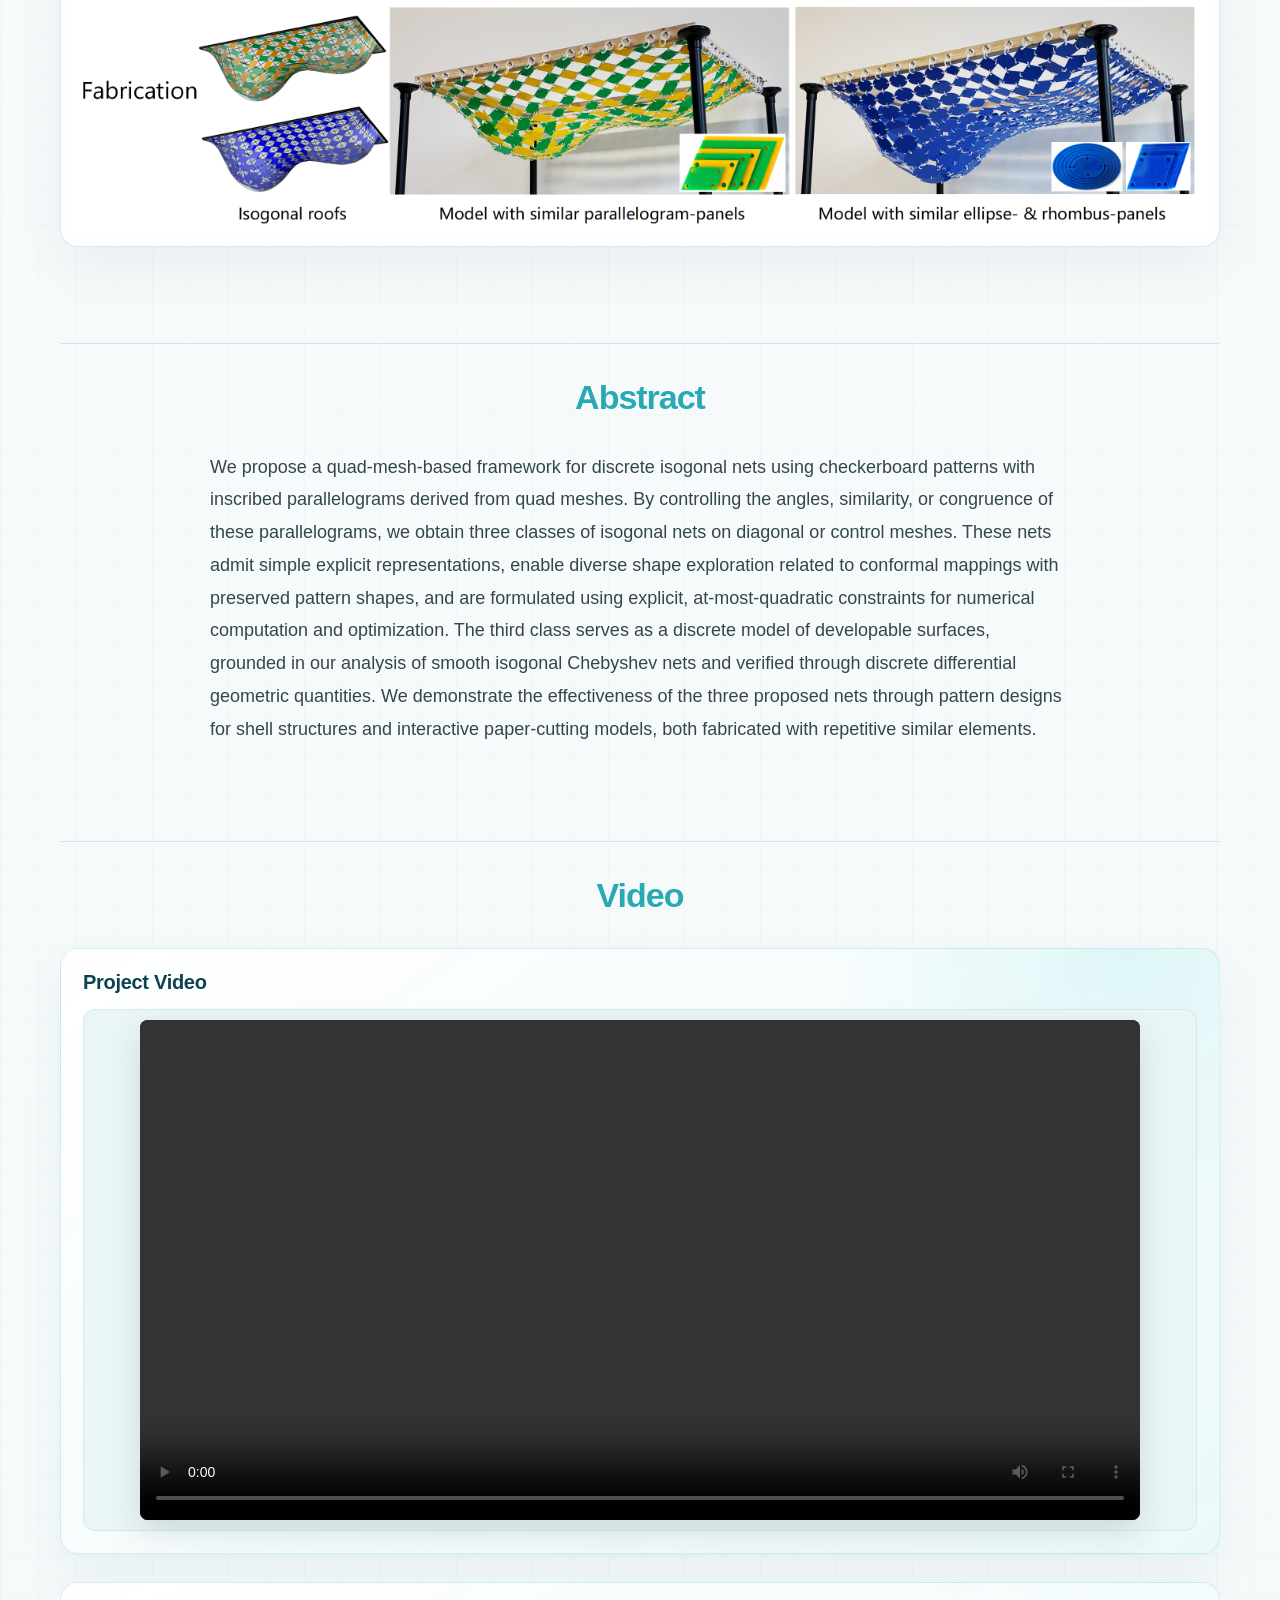
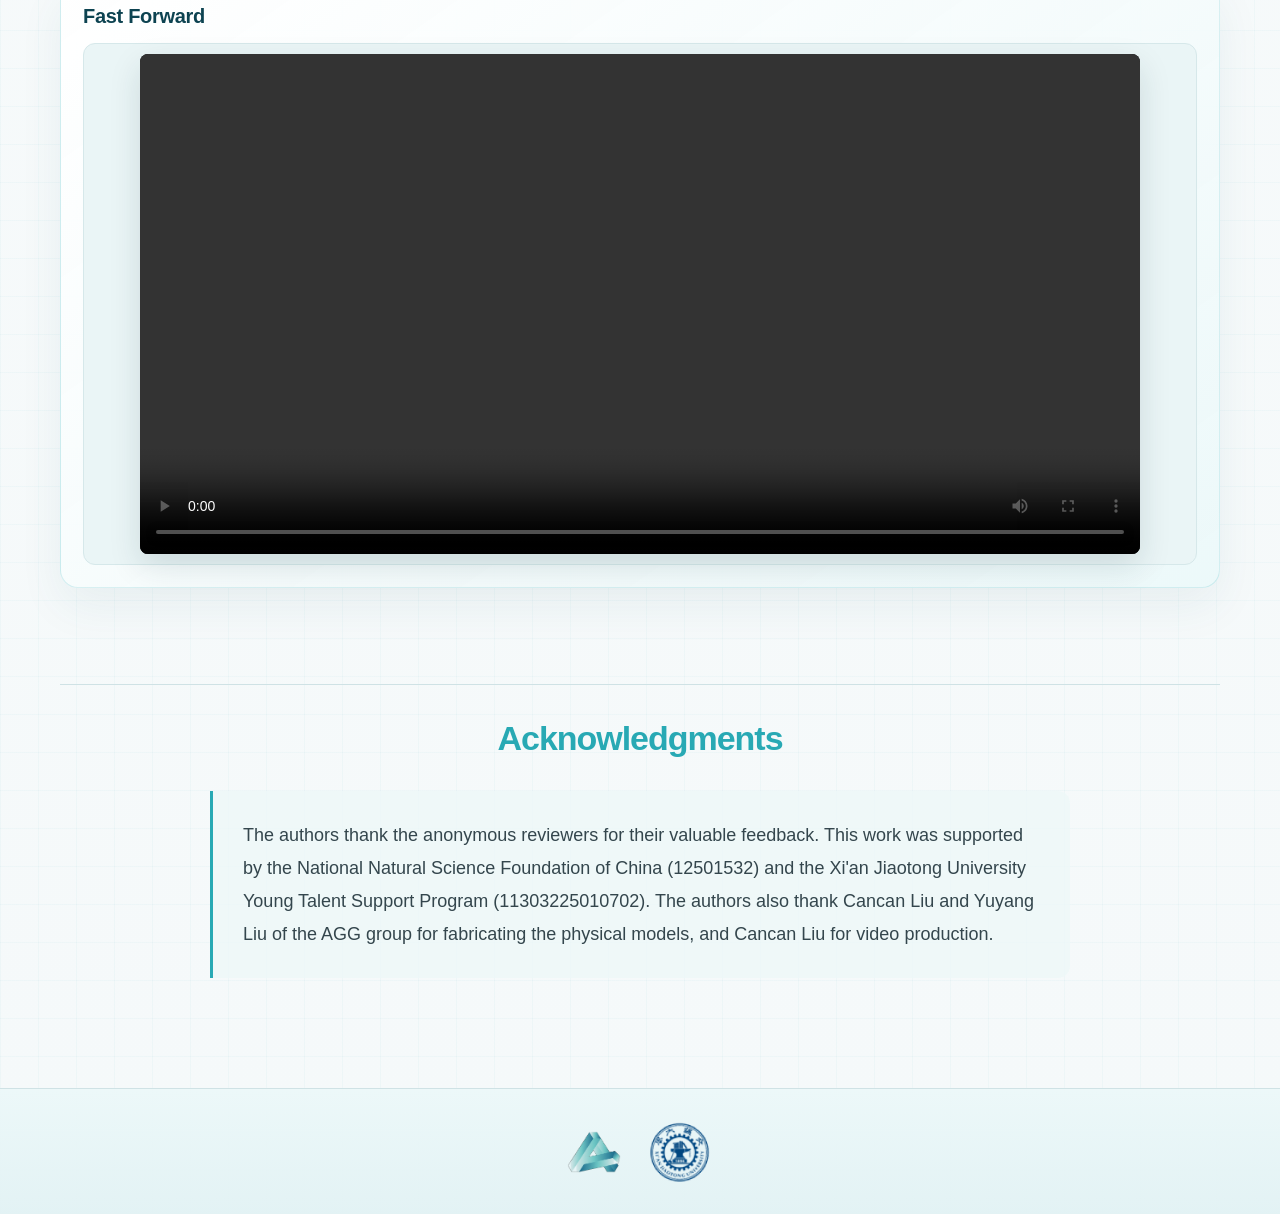
==== commit d1a36c36: "Link Hui Wang homepage, add school affiliation and BibTeX resource" ====
--- a/index.html
+++ b/index.html
@@ -68,8 +68,8 @@
         <span>and Computational Design</span>
       </h1>
 
-      <p class="authors">Hui Wang <span>·</span> Yongxiang Tan</p>
-      <p class="affiliation">Xi'an Jiaotong University</p>
+      <p class="authors"><a href="https://www.huiwang.me/" target="_blank" rel="noopener">Hui Wang</a> <span>·</span> Yongxiang Tan</p>
+      <p class="affiliation">Xi'an Jiaotong University, <em>School of Mathematics and Statistics</em></p>
 
       <div class="publication-note">
         <p>
@@ -159,6 +159,16 @@
             </svg>
           </span>
           <span class="resource-title">Code</span>
+        </a>
+
+        <a class="hero-resource" href="assets/reference.bib" target="_blank" rel="noopener">
+          <span class="resource-icon" aria-hidden="true">
+            <svg viewBox="0 0 64 64">
+              <path d="M26 16 C19 16 19 24 19 32 C19 40 19 48 26 48"></path>
+              <path d="M38 16 C45 16 45 24 45 32 C45 40 45 48 38 48"></path>
+            </svg>
+          </span>
+          <span class="resource-title">BibTeX</span>
         </a>
 
       </div>
--- a/style.css
+++ b/style.css
@@ -254,6 +254,21 @@
   font-size: 14px;
 }
 
+.affiliation em {
+  font-style: italic;
+}
+
+.authors a {
+  color: inherit;
+  border-bottom: 1px solid rgba(40, 169, 180, 0.38);
+  transition: color 160ms ease, border-color 160ms ease;
+}
+
+.authors a:hover {
+  color: var(--teal-deep);
+  border-bottom-color: var(--teal);
+}
+
 .publication-note {
   max-width: 830px;
   margin: 28px auto 0;
@@ -390,14 +405,17 @@
 /* ---------- icon resource cards ---------- */
 
 .hero-links {
-  max-width: 760px;
+  max-width: 900px;
   margin: 32px auto 0;
-  display: grid;
-  grid-template-columns: repeat(4, 1fr);
+  display: flex;
+  flex-wrap: wrap;
+  justify-content: center;
   gap: 14px;
 }
 
 .hero-resource {
+  flex: 1 1 150px;
+  max-width: 190px;
   min-height: 124px;
   padding: 18px 18px 16px;
   display: flex;
@@ -632,8 +650,8 @@
   .signature-copy span {
     font-size: 17px;
   }
-  .hero-links {
-    grid-template-columns: repeat(2, 1fr);
+  .hero-resource {
+    flex: 0 1 calc(25% - 11px);
   }
   .project-header {
     padding: 50px 28px 46px;
@@ -705,11 +723,11 @@
   .venue-line { font-size: 13px; }
 
   .hero-links {
-    grid-template-columns: 1fr 1fr;
     gap: 10px;
   }
 
   .hero-resource {
+    flex: 0 1 calc(50% - 5px);
     min-height: 110px;
     padding: 14px;
   }
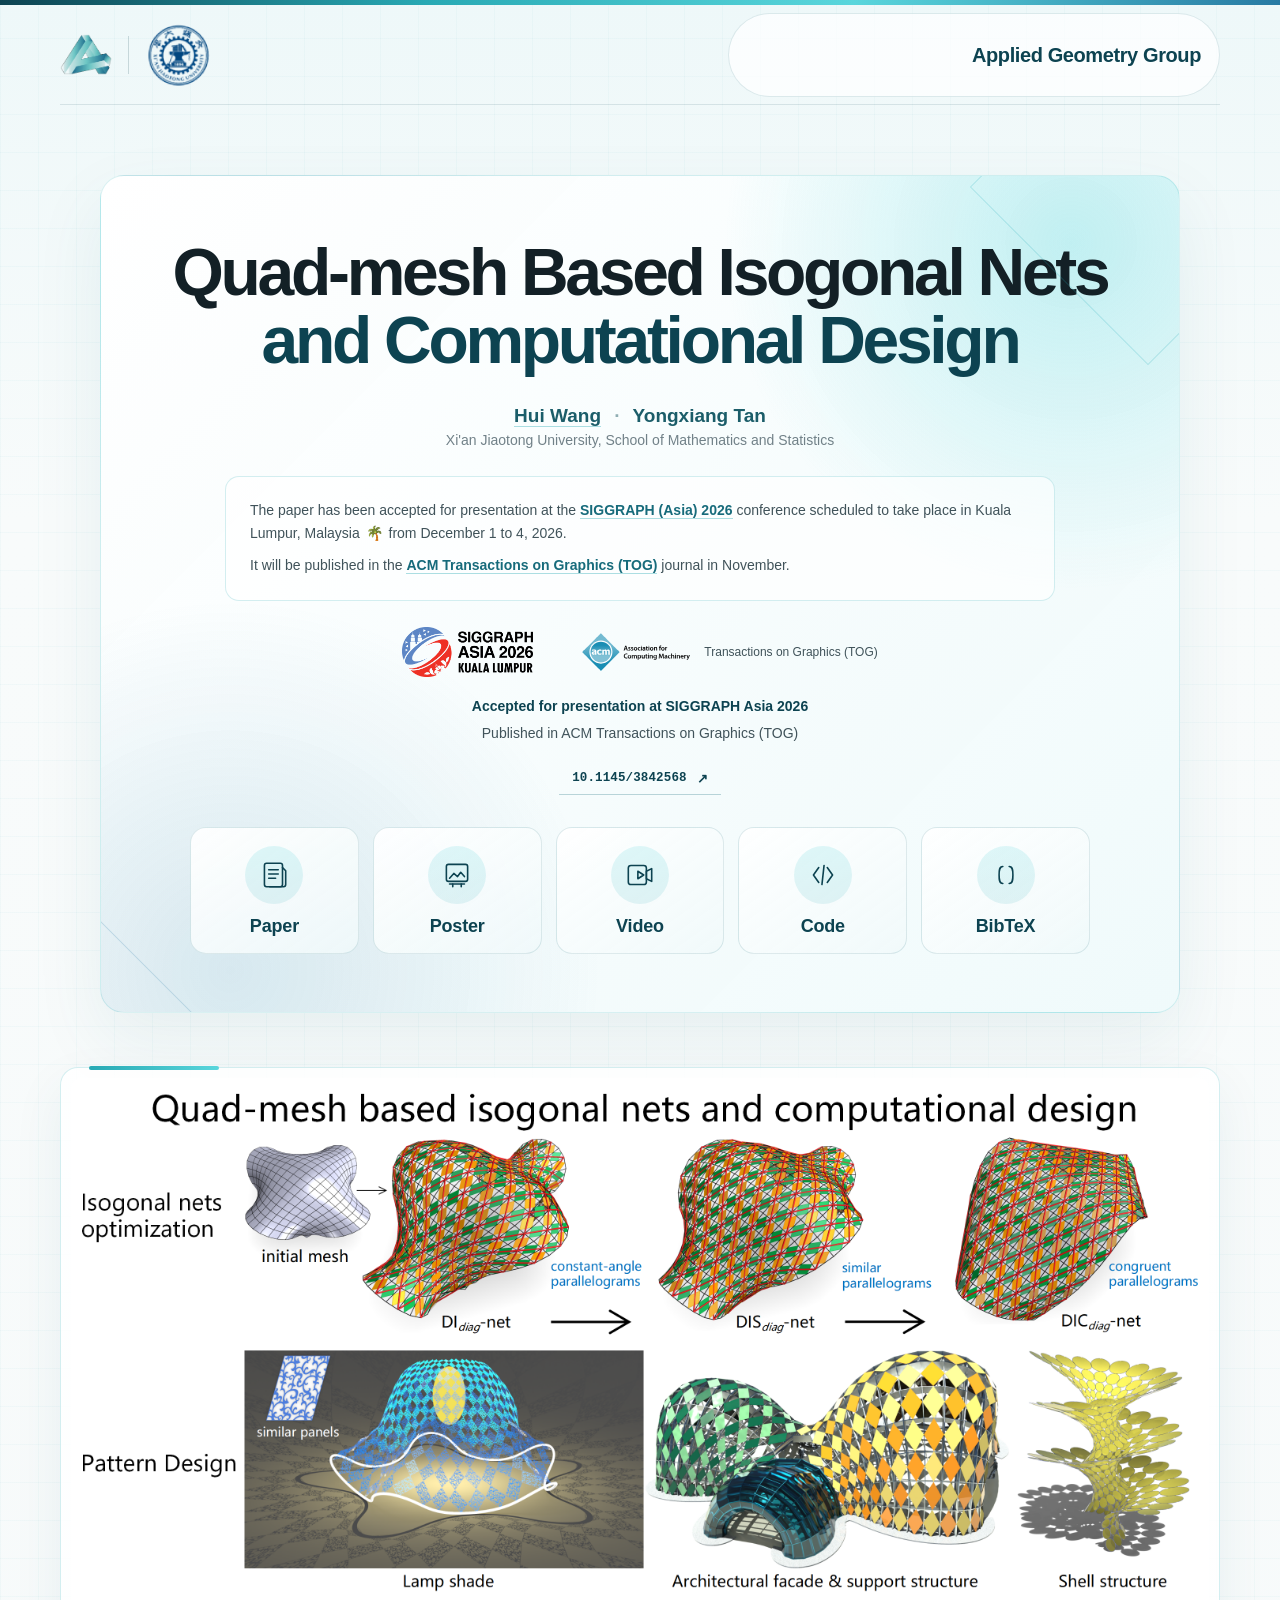
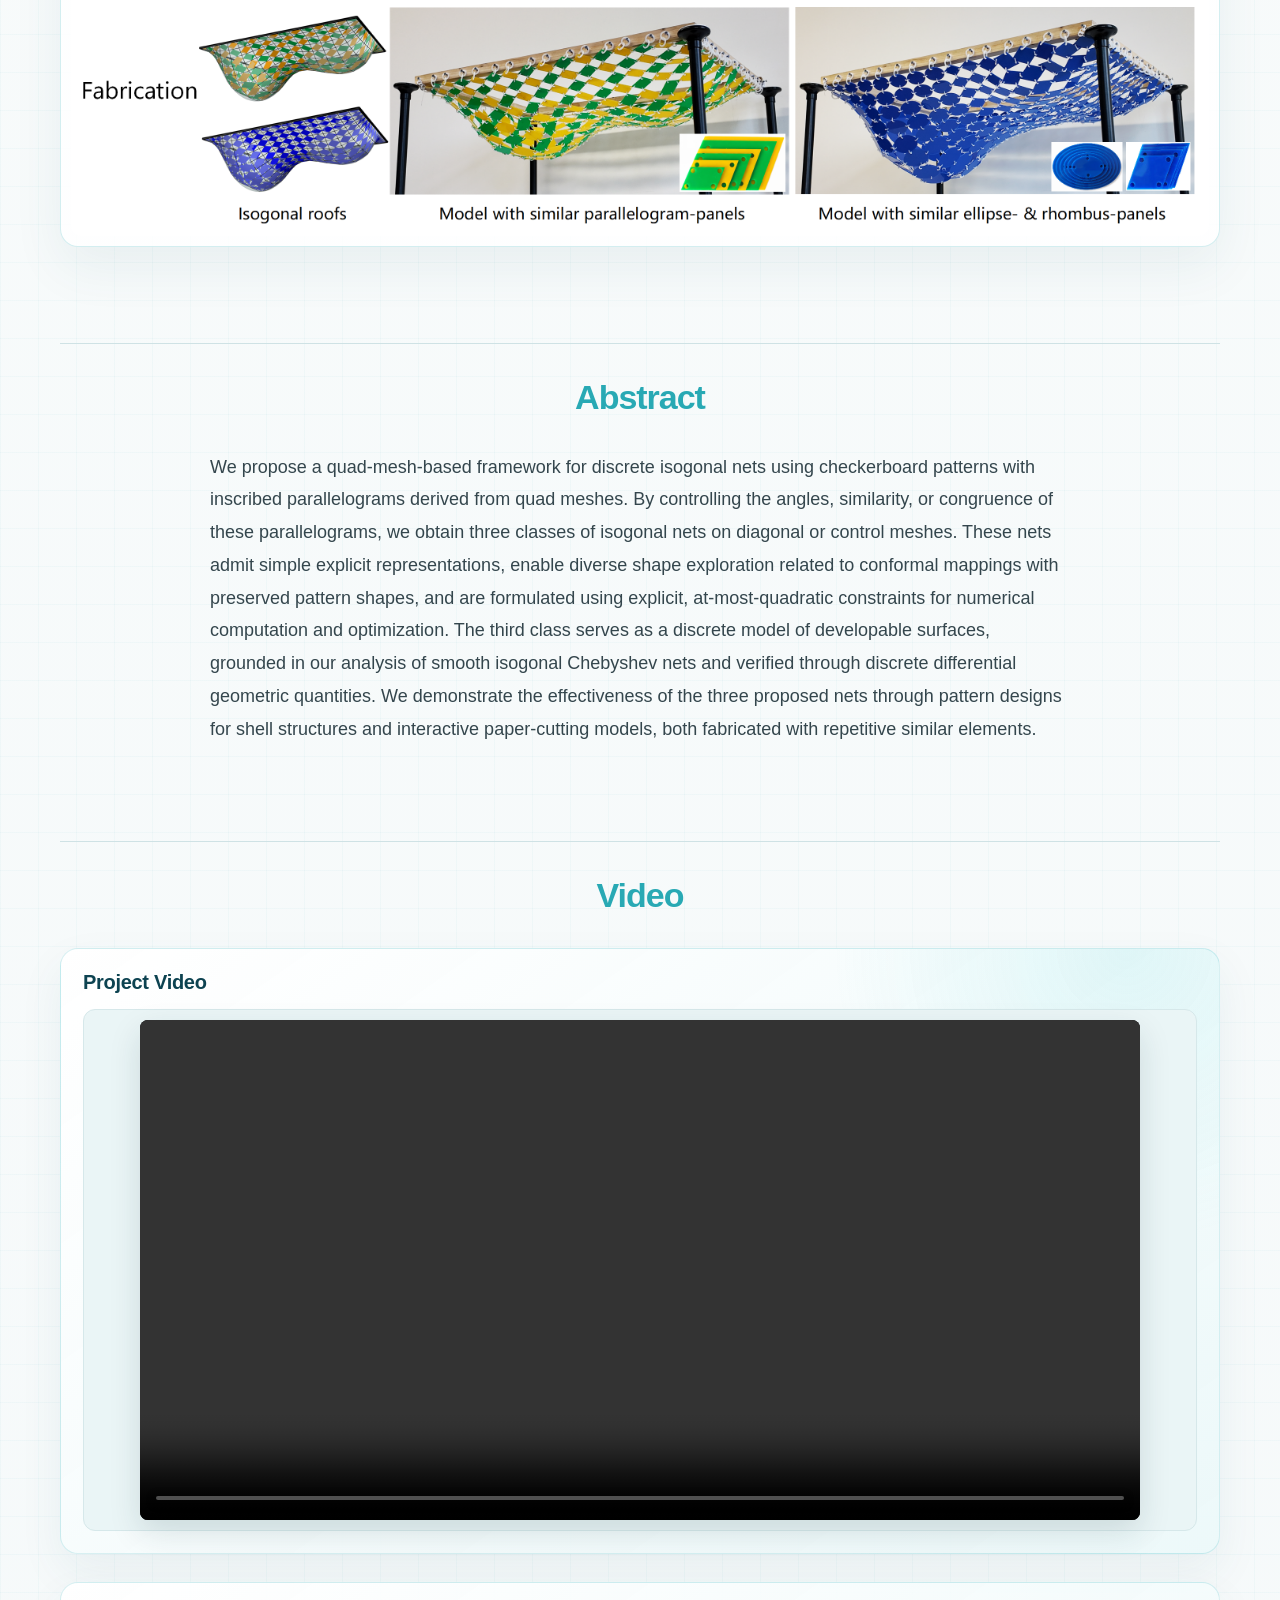
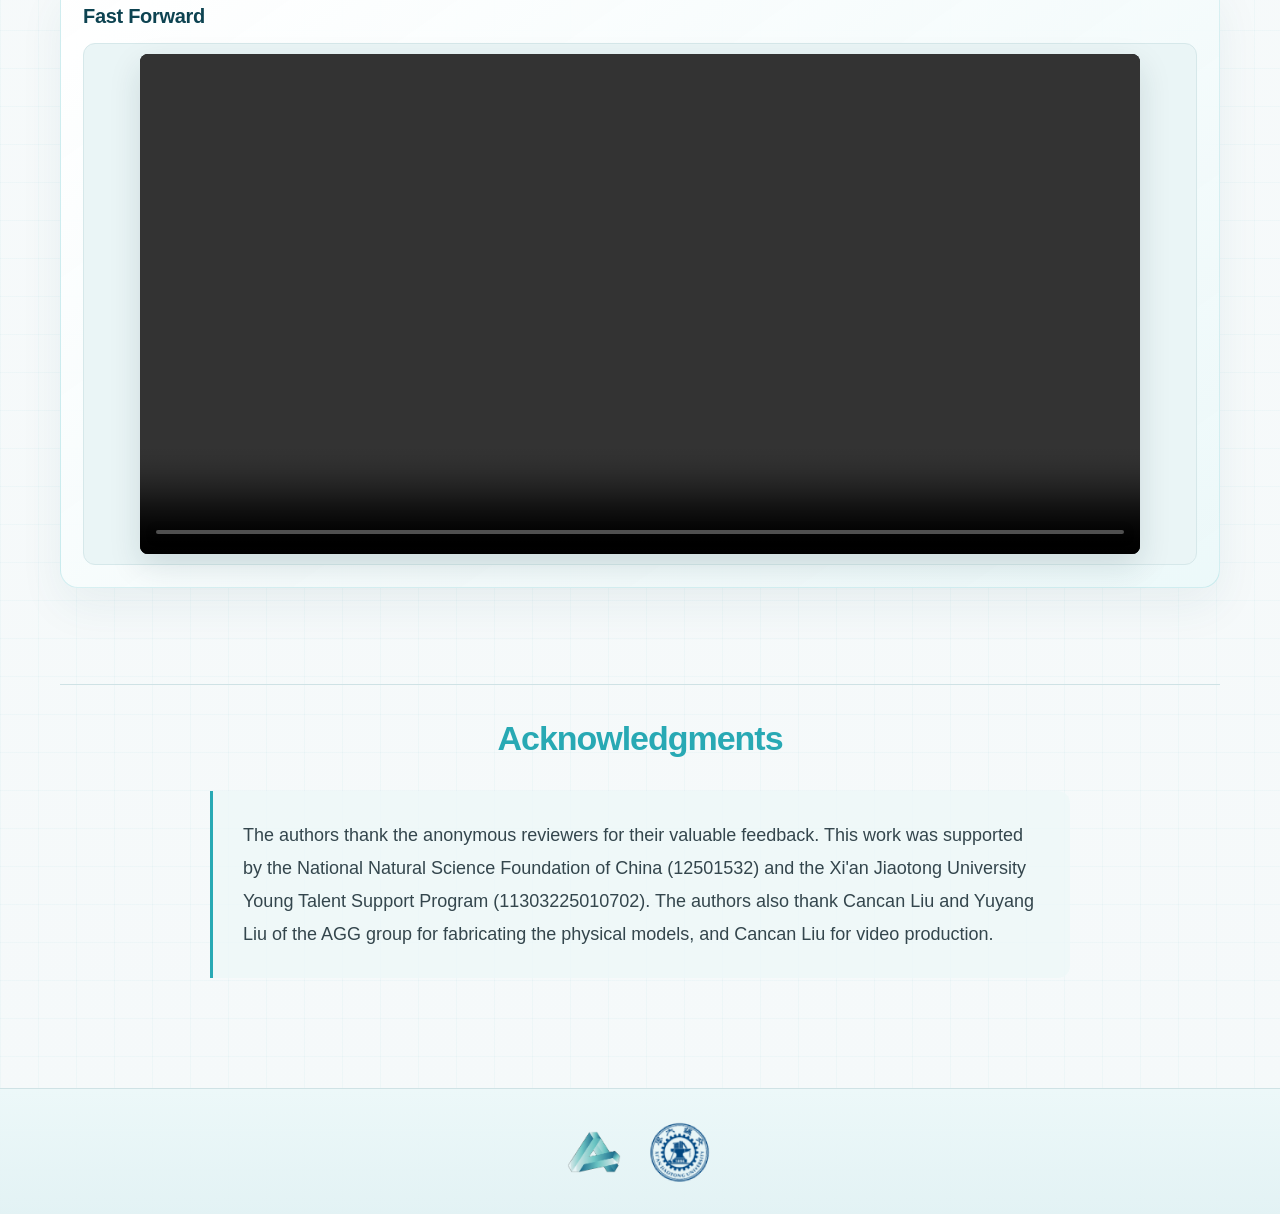
==== commit 9e00a5a3: "Use upright type for the school name in the affiliation" ====
--- a/index.html
+++ b/index.html
@@ -69,7 +69,7 @@
       </h1>
 
       <p class="authors"><a href="https://www.huiwang.me/" target="_blank" rel="noopener">Hui Wang</a> <span>·</span> Yongxiang Tan</p>
-      <p class="affiliation">Xi'an Jiaotong University, <em>School of Mathematics and Statistics</em></p>
+      <p class="affiliation">Xi'an Jiaotong University, School of Mathematics and Statistics</p>
 
       <div class="publication-note">
         <p>
--- a/style.css
+++ b/style.css
@@ -254,10 +254,6 @@
   font-size: 14px;
 }
 
-.affiliation em {
-  font-style: italic;
-}
-
 .authors a {
   color: inherit;
   border-bottom: 1px solid rgba(40, 169, 180, 0.38);
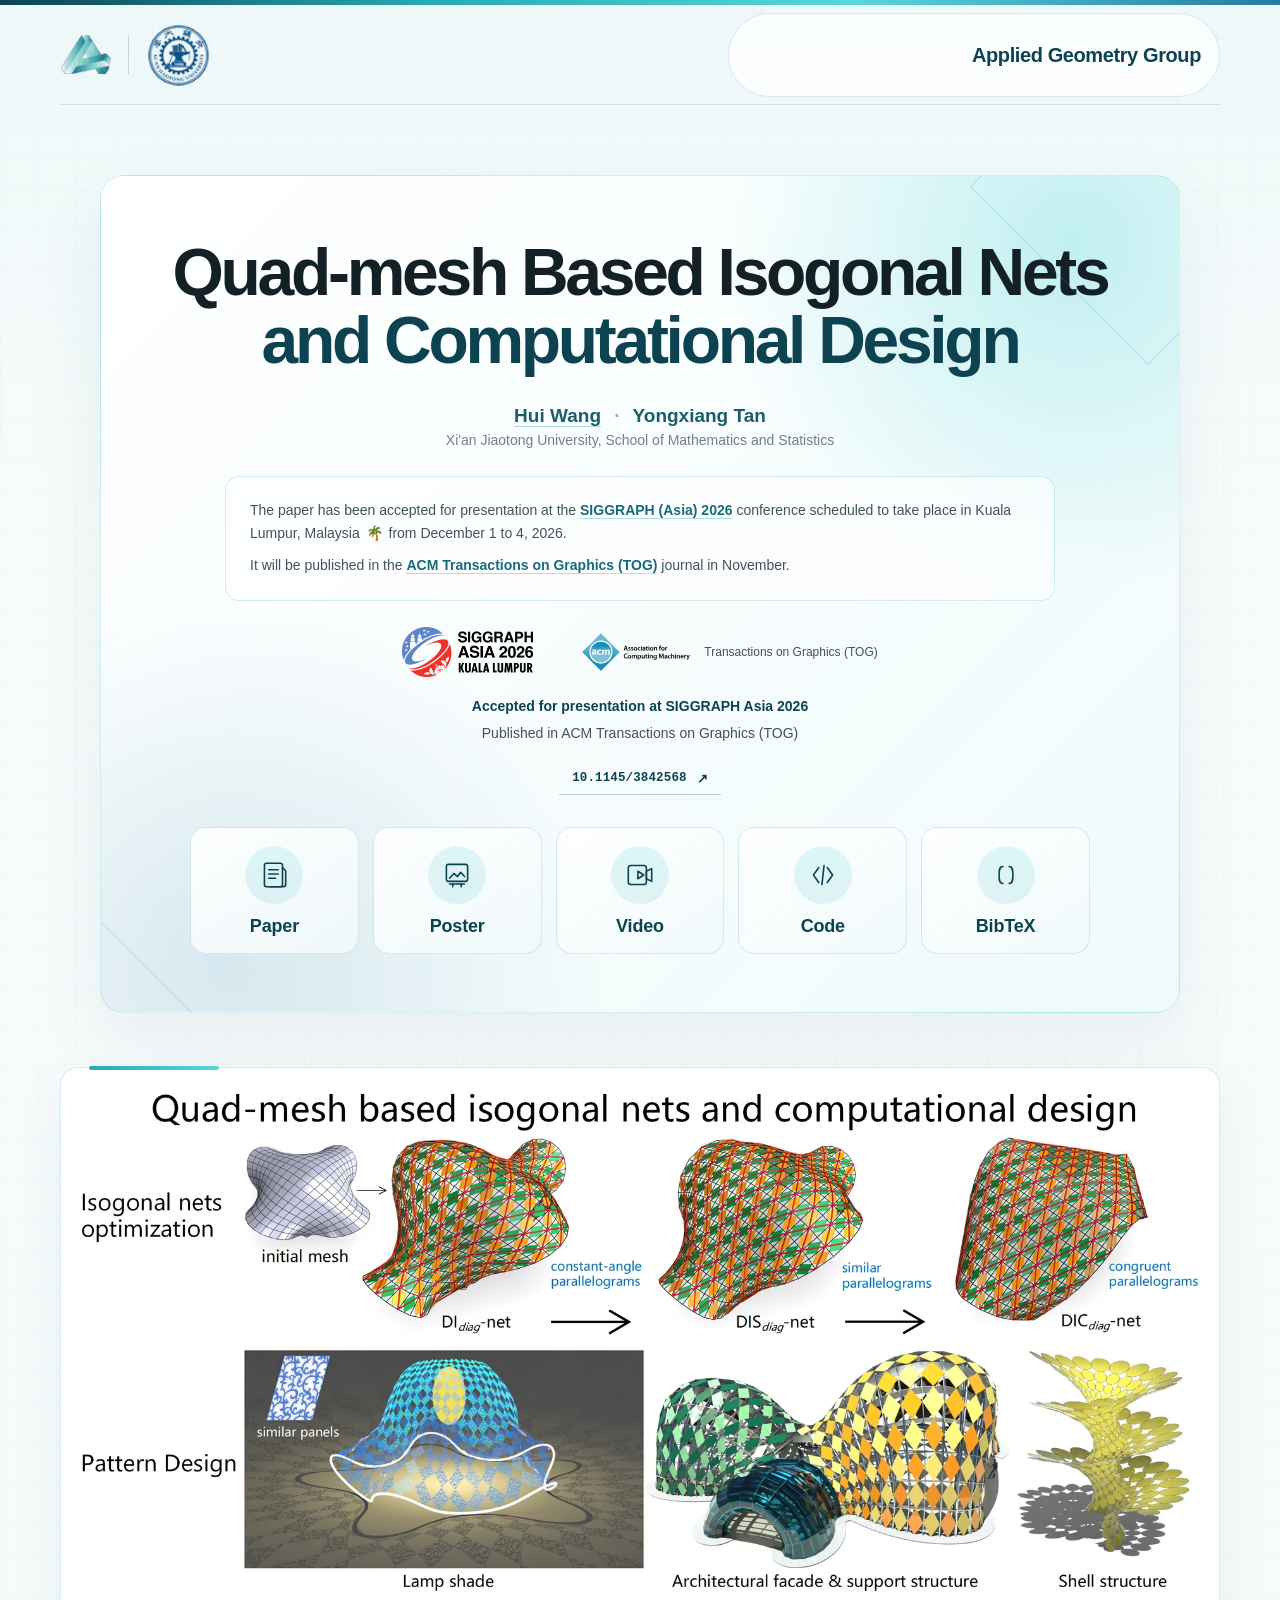
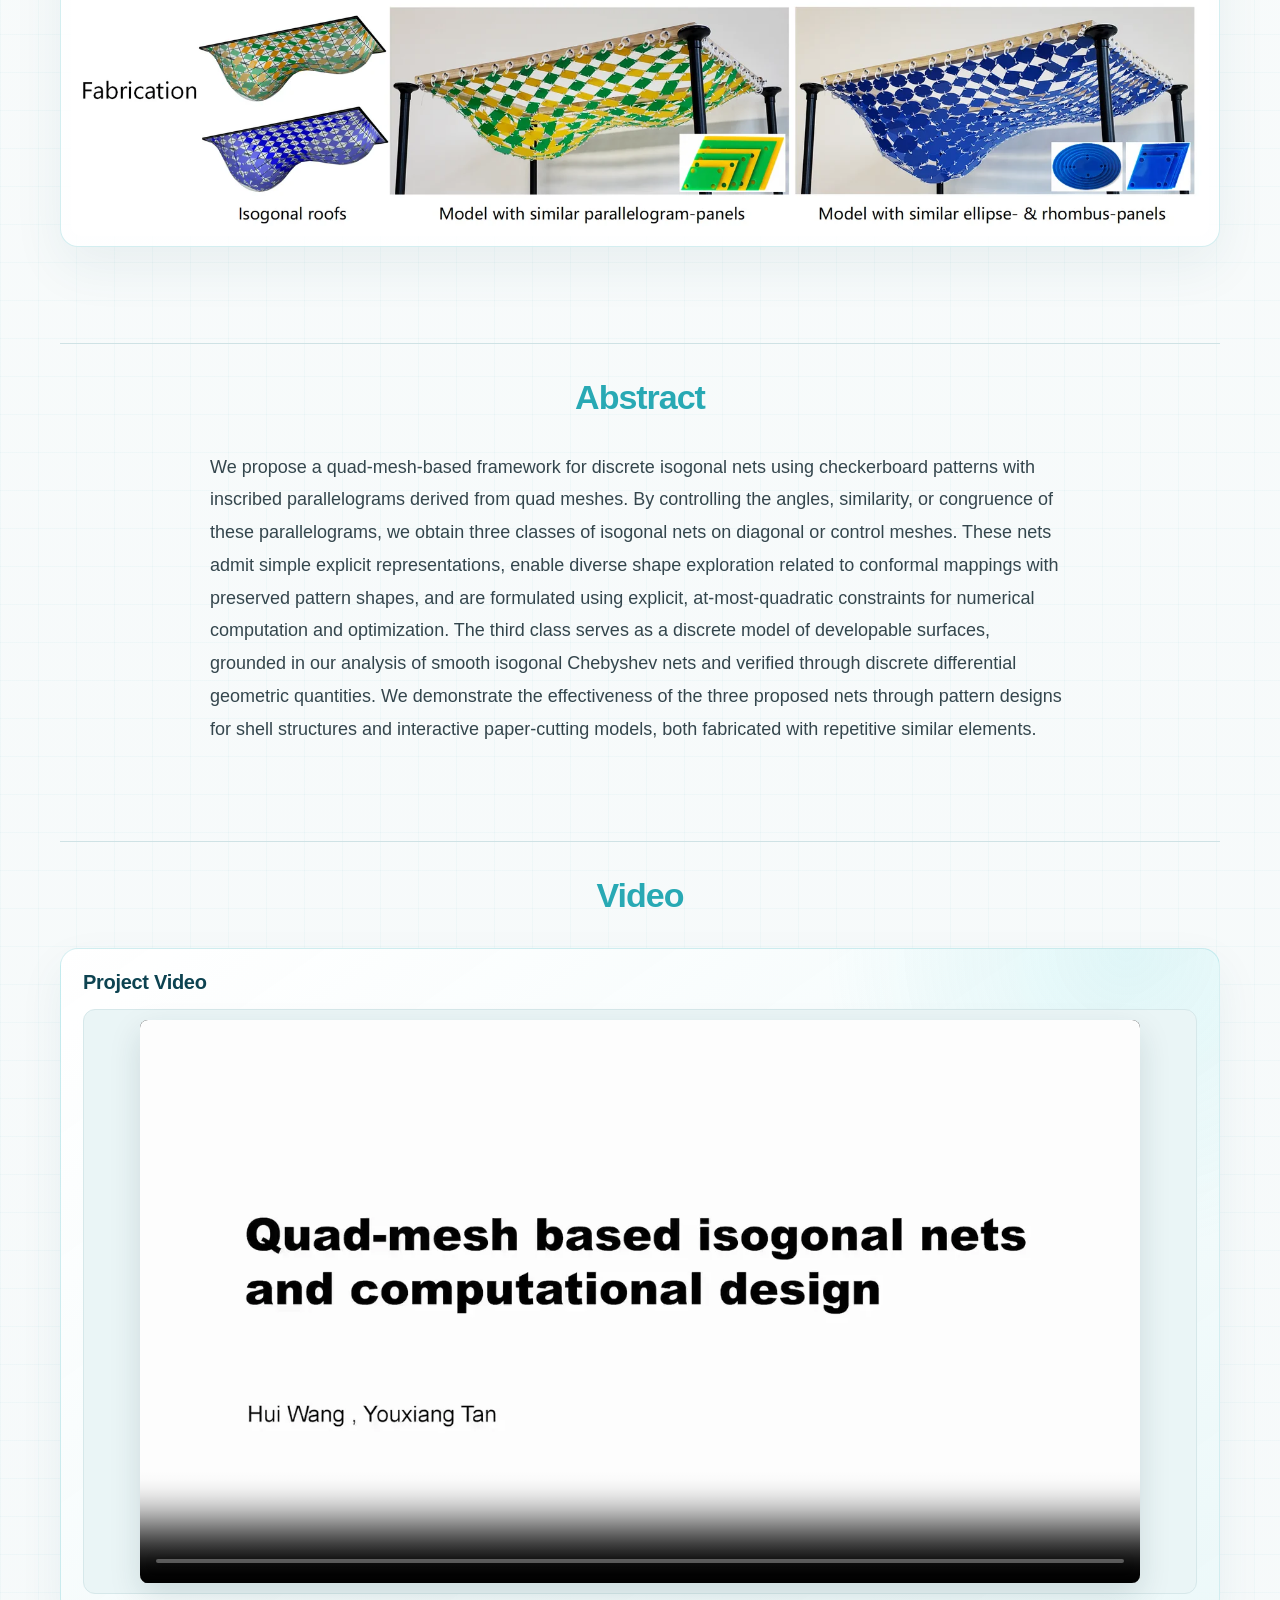
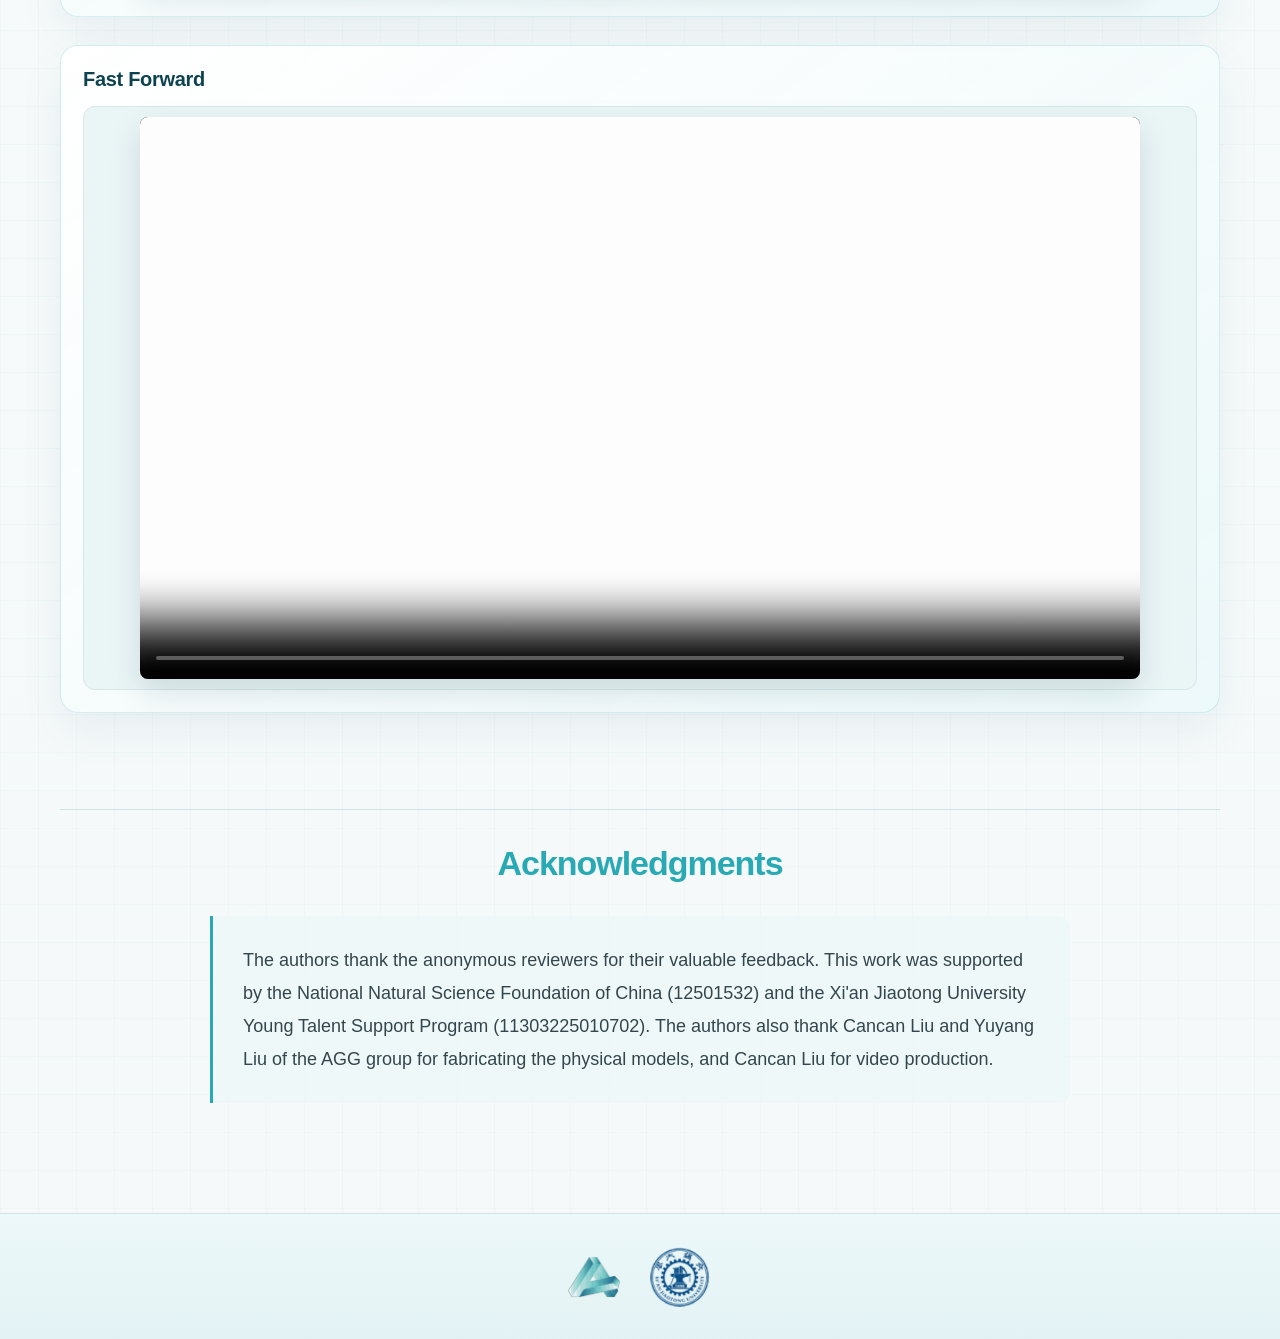
==== commit 63a018db: "Optimize page weight: WebP teaser, resized logos, deferred video loading" ====
--- a/index.html
+++ b/index.html
@@ -176,7 +176,10 @@
 
     <section class="teaser-section" aria-label="Project teaser">
       <div class="teaser-frame">
-        <img class="teaser-image" src="assets/teaser.png" alt="Project teaser image" />
+        <picture>
+          <source type="image/webp" srcset="assets/teaser.webp" />
+          <img class="teaser-image" src="assets/teaser.jpg" alt="Project teaser image" />
+        </picture>
       </div>
     </section>
 
@@ -217,7 +220,7 @@
           </div>
 
           <div class="video-shell">
-            <video controls preload="metadata">
+            <video controls preload="none" poster="assets/video-poster.webp">
               <source src="assets/video.mp4" type="video/mp4" />
               Your browser does not support the video tag.
             </video>
@@ -230,7 +233,7 @@
           </div>
 
           <div class="video-shell">
-            <video controls preload="metadata">
+            <video controls preload="none" poster="assets/fastforward-poster.webp">
               <source src="assets/fastforward.mp4" type="video/mp4" />
               Your browser does not support the video tag.
             </video>
--- a/style.css
+++ b/style.css
@@ -584,6 +584,8 @@
   height: auto;
   display: block;
   margin: 0 auto;
+  /* keeps the player box stable before the poster/metadata has loaded */
+  aspect-ratio: 16 / 9;
   border-radius: 8px;
   background: #000;
   box-shadow: 0 12px 32px rgba(8, 49, 56, 0.13);
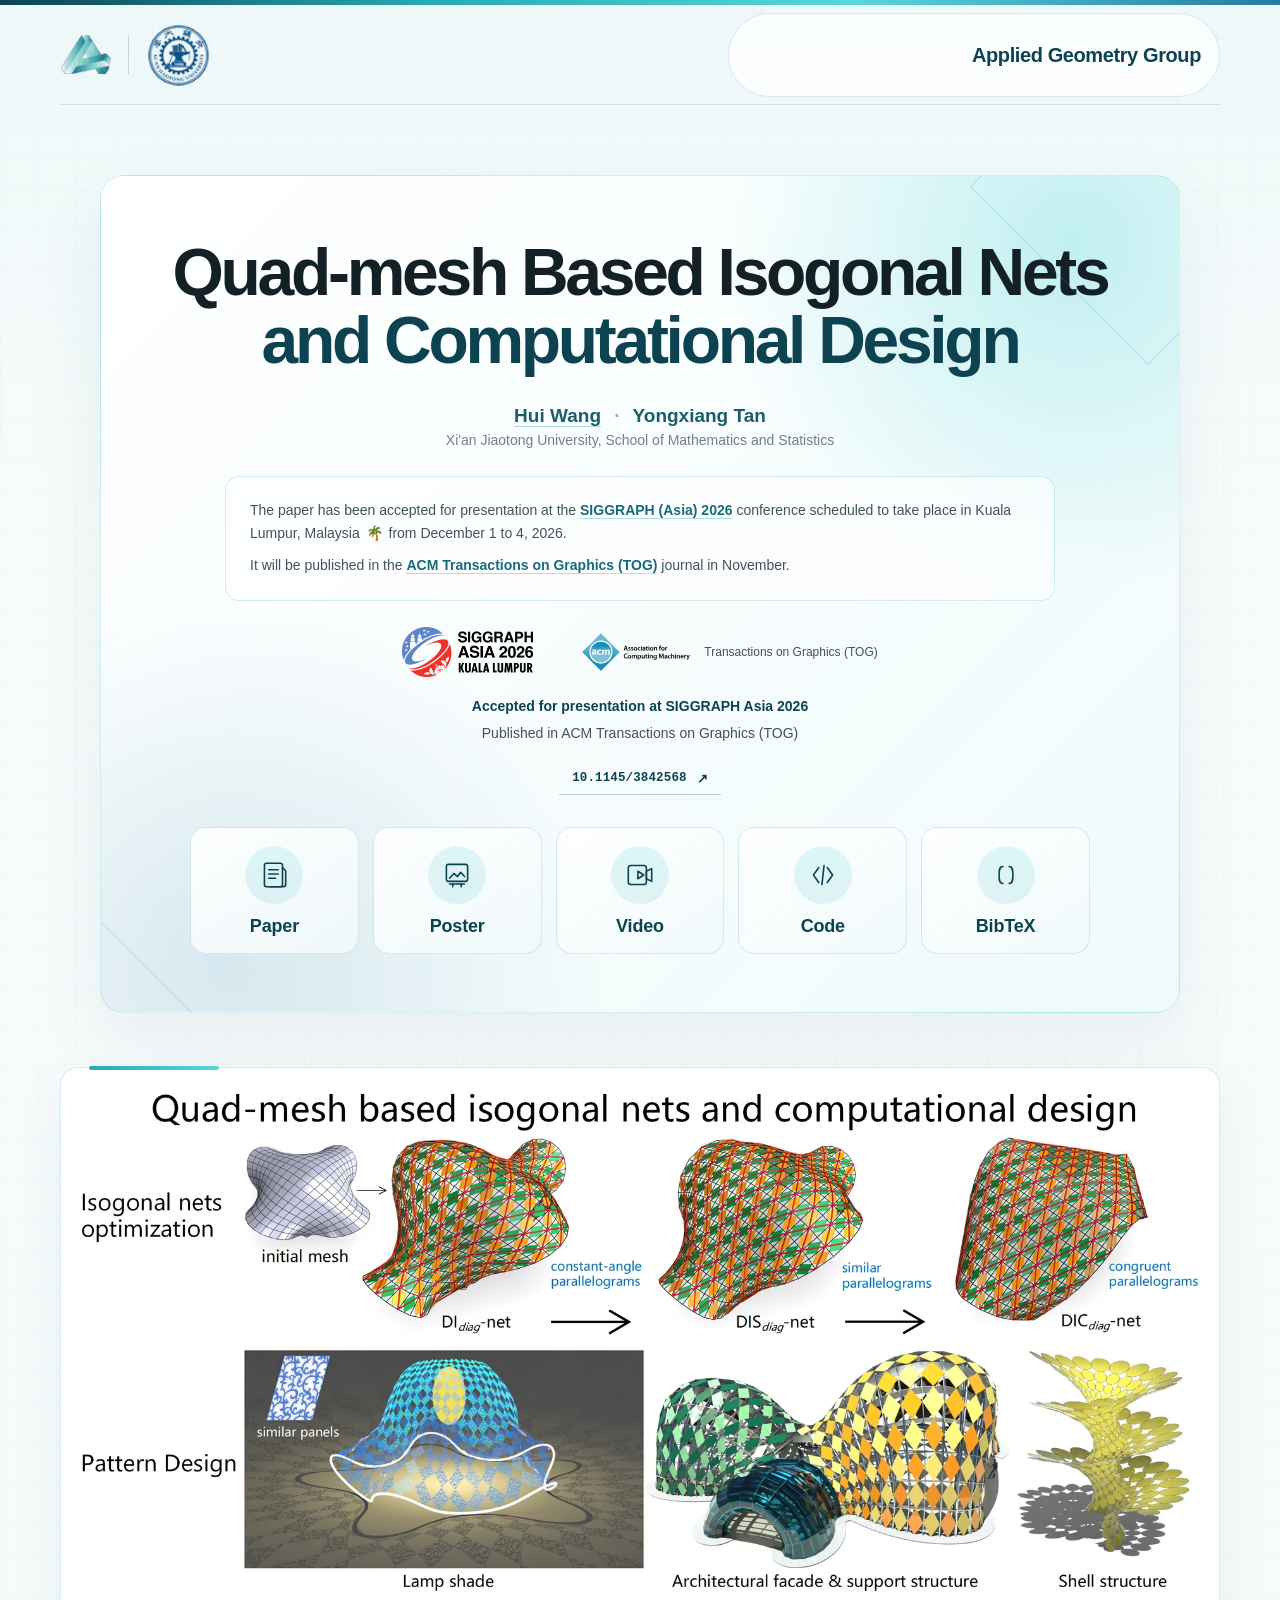
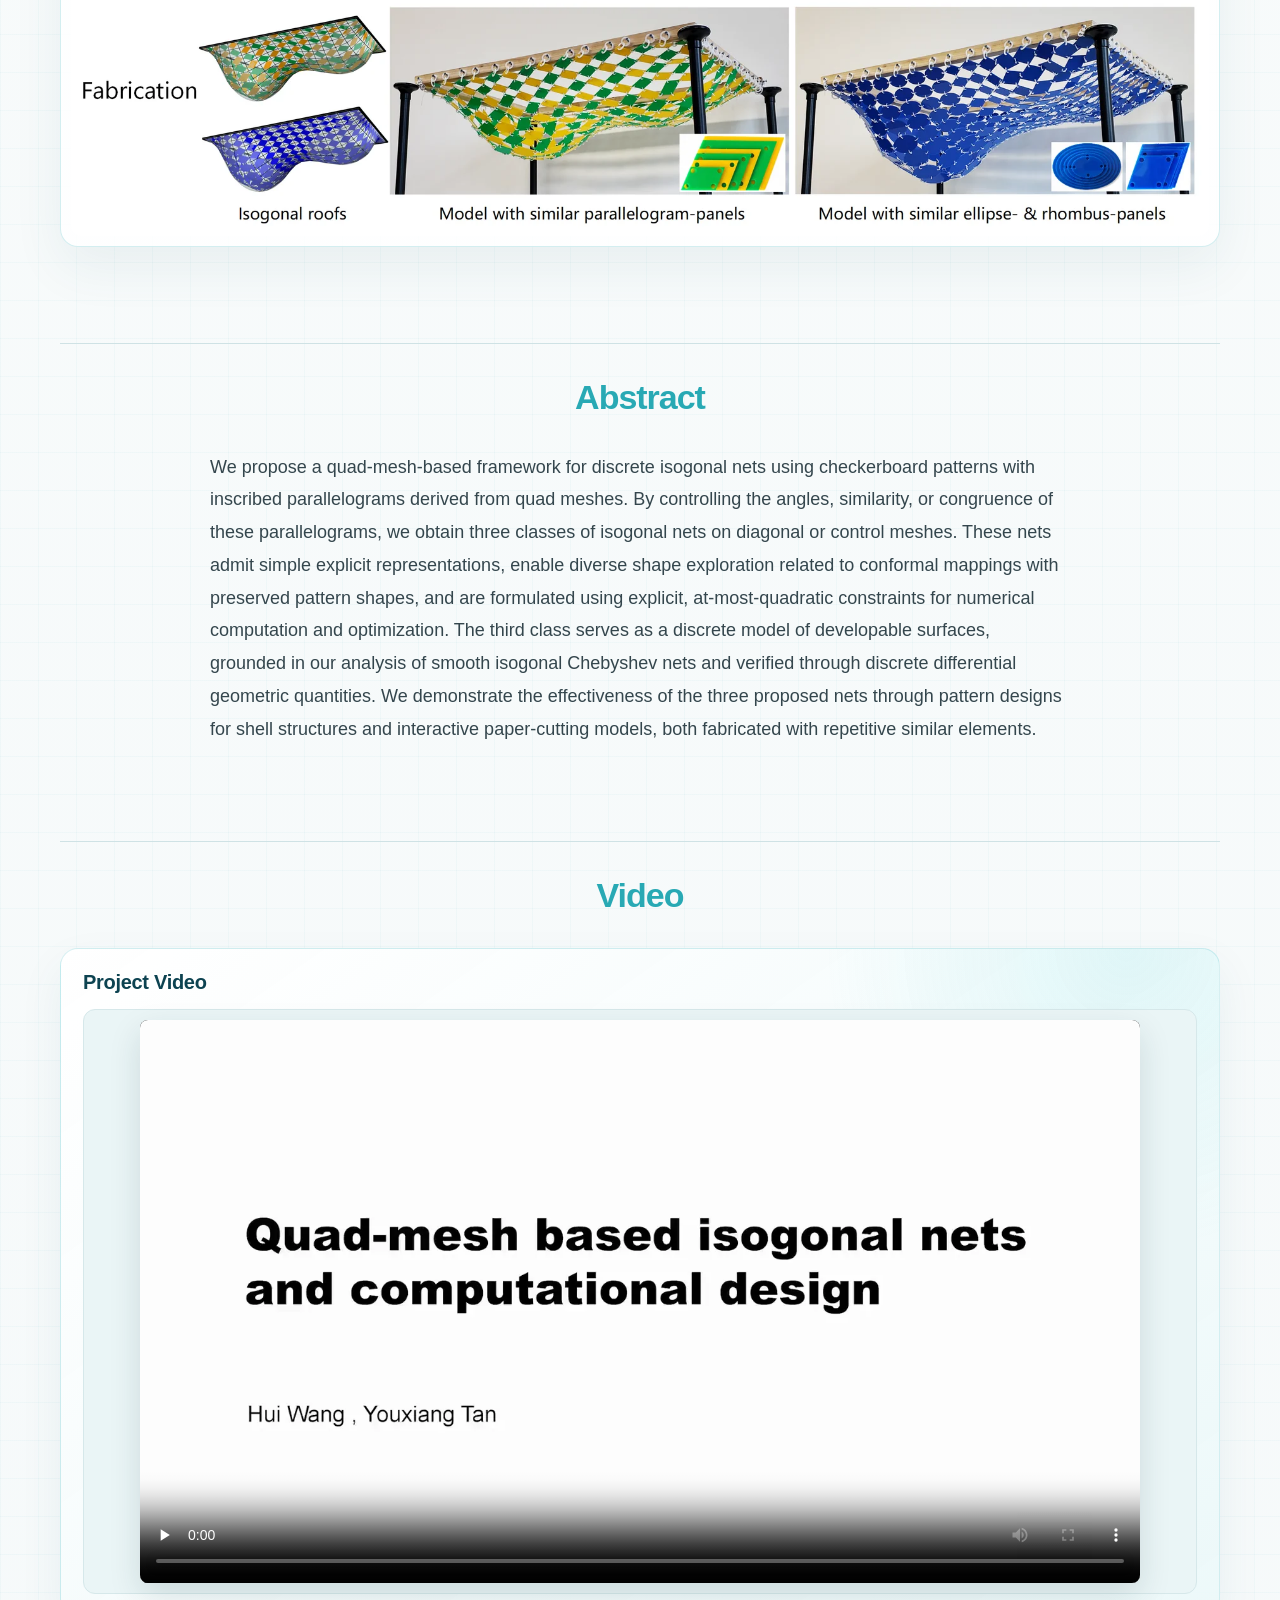
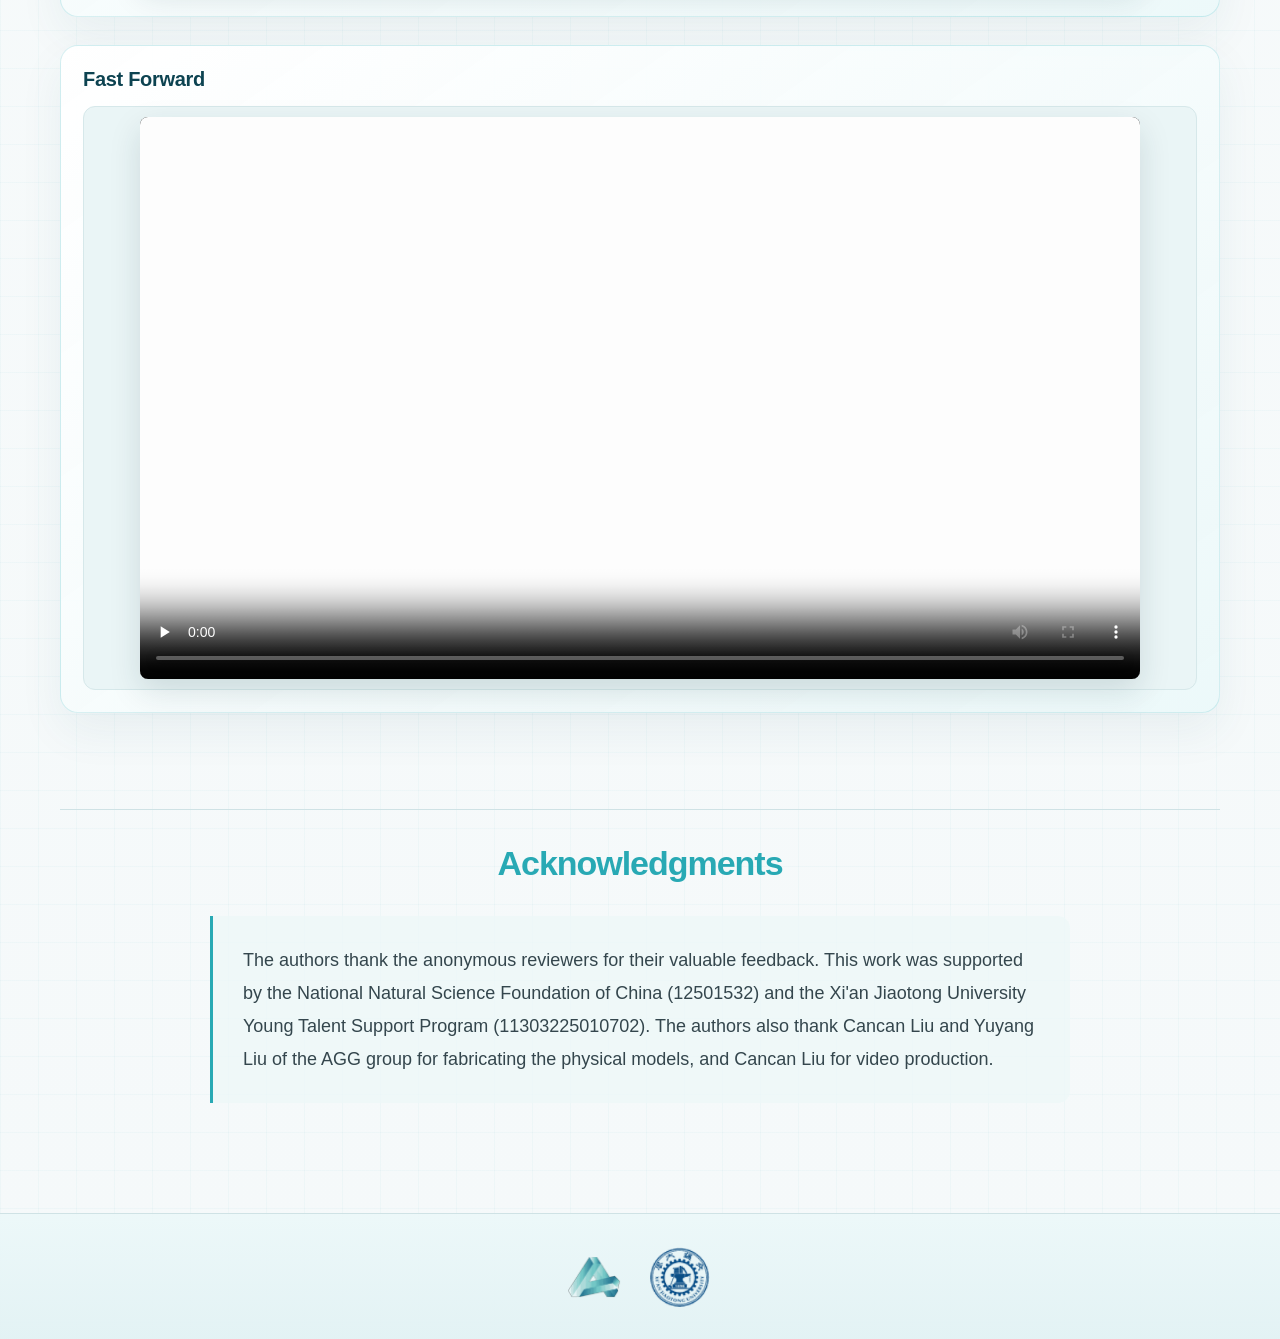
==== commit 9a2c7047: "Keep only the references cited by the paper in the BibTeX list" ====
--- a/index.html
+++ b/index.html
@@ -161,7 +161,8 @@
           <span class="resource-title">Code</span>
         </a>
 
-        <a class="hero-resource" href="assets/reference.bib" target="_blank" rel="noopener">
+        <a class="hero-resource" href="assets/cite.html" target="_blank" rel="noopener"
+           onclick="window.open(this.href, 'BibTeX', 'width=900,height=700,resizable=yes,scrollbars=yes'); return false;">
           <span class="resource-icon" aria-hidden="true">
             <svg viewBox="0 0 64 64">
               <path d="M26 16 C19 16 19 24 19 32 C19 40 19 48 26 48"></path>
